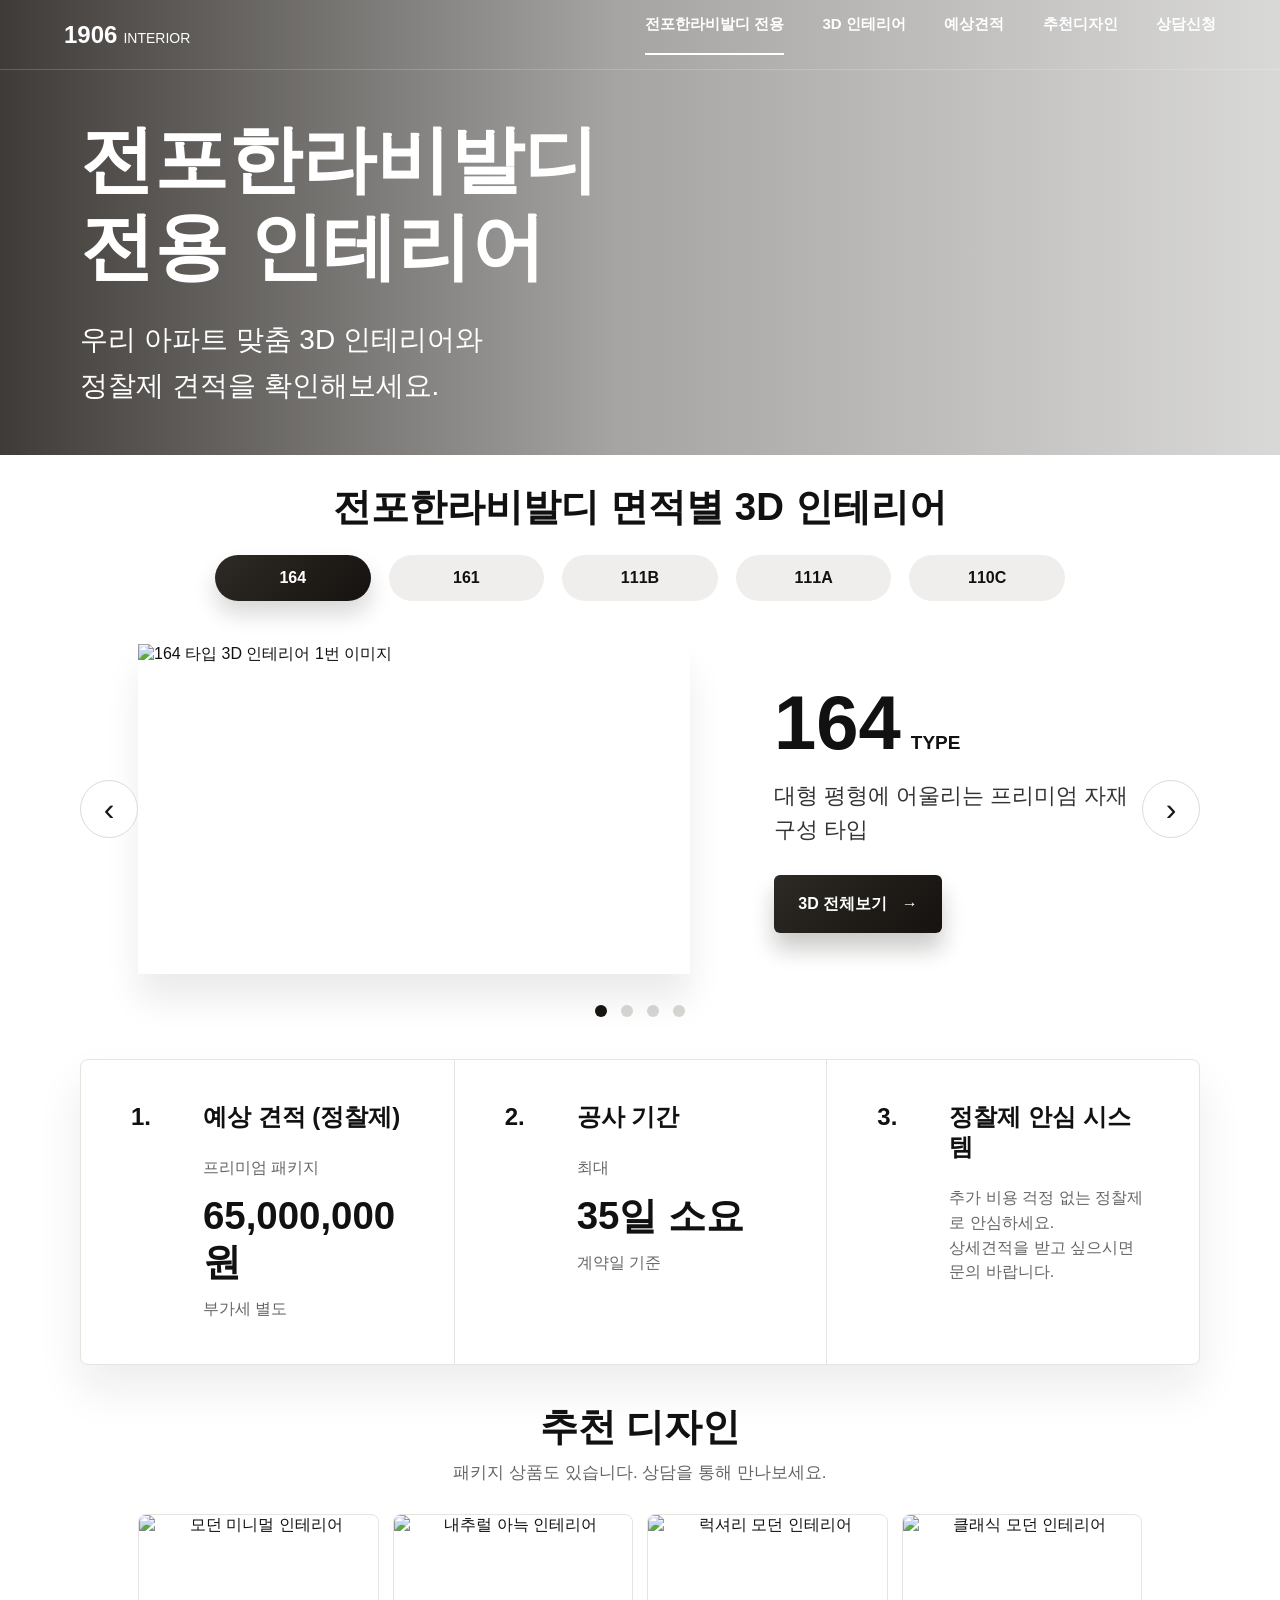
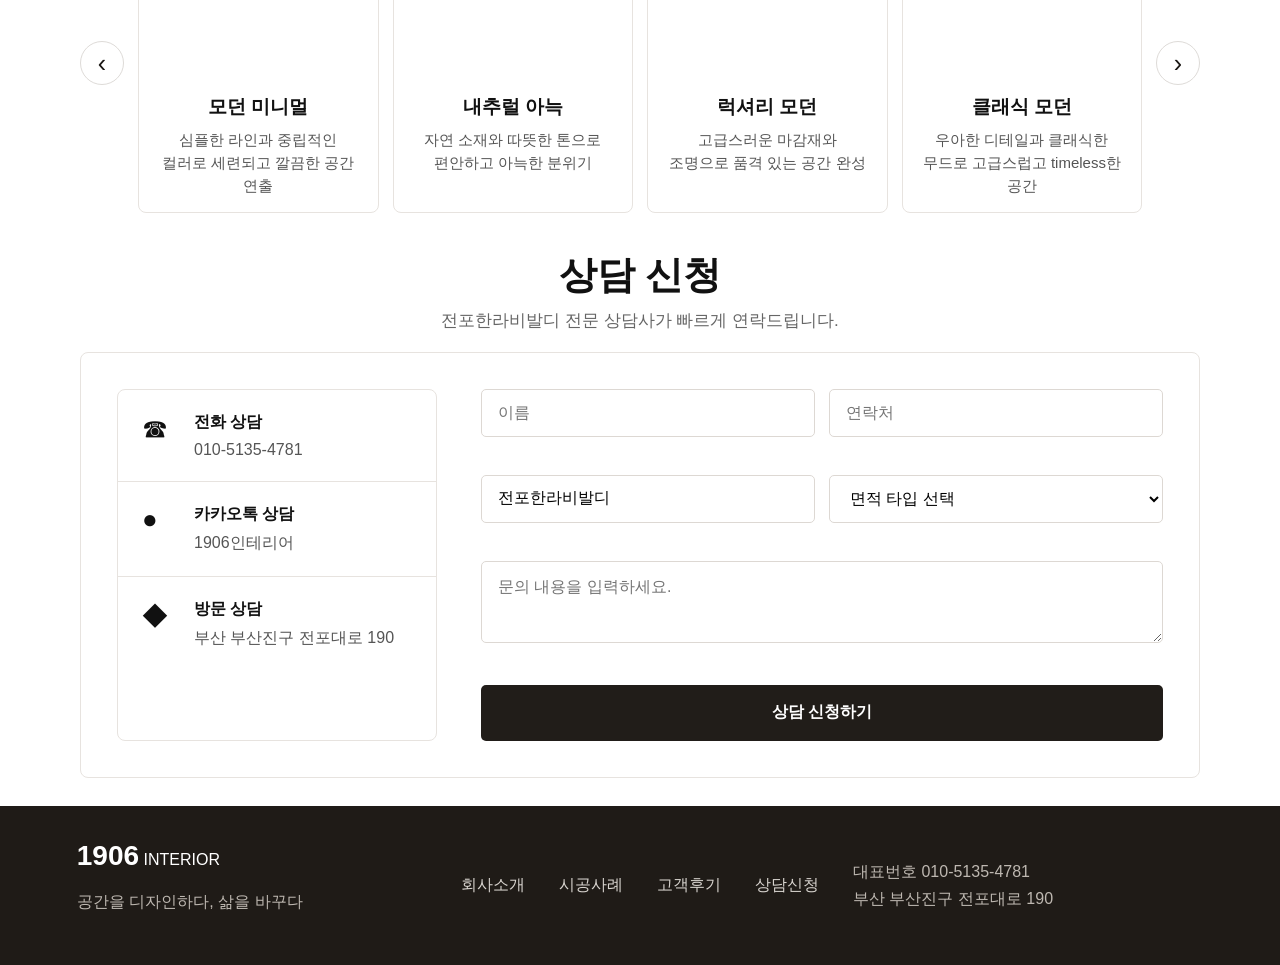
==== index.html @ 4cc00d64 "Add files via upload" ====
<!doctype html>
<html lang="ko">
  <head>
    <meta charset="UTF-8" />
    <meta name="viewport" content="width=device-width, initial-scale=1.0" />
    <title>전포한라비발디 전용 인테리어 | 1906 INTERIOR</title>
    <link rel="stylesheet" href="style.css" />
  </head>
  <body>
    <header class="site-header">
      <a class="brand" href="#top" aria-label="1906 Interior 홈">
        <strong>1906</strong><span>INTERIOR</span>
      </a>
      <nav class="nav-links" aria-label="주요 메뉴">
        <a href="#types">전포한라비발디 전용</a>
        <a href="#types">3D 인테리어</a>
        <a href="#estimate">예상견적</a>
        <a href="#design">추천디자인</a>
        <a href="#contact">상담신청</a>
      </nav>
    </header>

    <main id="top">
      <section class="hero">
        <div class="hero-overlay"></div>
        <div class="hero-content">
          <h1>전포한라비발디<br />전용 인테리어</h1>
          <p>우리 아파트 맞춤 3D 인테리어와<br />정찰제 견적을 확인해보세요.</p>
        </div>
      </section>

      <section id="types" class="type-section">
        <div class="section-heading">
          <h2>전포한라비발디 면적별 3D 인테리어</h2>
        </div>

        <div class="type-tabs" role="tablist" aria-label="면적 타입 선택">
          <button class="type-tab active" type="button" role="tab" aria-selected="true">164</button>
          <button class="type-tab" type="button" role="tab" aria-selected="false">161</button>
          <button class="type-tab" type="button" role="tab" aria-selected="false">111B</button>
          <button class="type-tab" type="button" role="tab" aria-selected="false">111A</button>
          <button class="type-tab" type="button" role="tab" aria-selected="false">110C</button>
        </div>

        <div class="showcase">
          <button class="circle-button prev" type="button" aria-label="이전 이미지">‹</button>
          <div class="showcase-grid">
            <figure class="visual-frame">
              <img id="mainVisual" src="164-page-1.png" alt="전포한라비발디 3D 인테리어 이미지" />
            </figure>
            <article class="type-copy">
              <div class="type-title">
                <strong id="typeName">164</strong>
                <span>TYPE</span>
              </div>
              <p id="typeDescription">대형 평형에 어울리는 프리미엄 자재 구성 타입</p>
              <button id="openViewer" class="dark-button" type="button">3D 전체보기 <span>→</span></button>
            </article>
          </div>
          <button class="circle-button next" type="button" aria-label="다음 이미지">›</button>
        </div>

        <div class="page-dots" aria-label="이미지 페이지 선택">
          <button class="page-dot active" type="button" aria-label="164 1번 이미지"></button>
          <button class="page-dot" type="button" aria-label="164 2번 이미지"></button>
          <button class="page-dot" type="button" aria-label="164 3번 이미지"></button>
          <button class="page-dot" type="button" aria-label="164 4번 이미지"></button>
        </div>
      </section>

      <section id="estimate" class="info-section">
        <div class="info-cards">
          <article class="info-card">
            <span class="info-icon">1.</span>
            <div>
              <h3>예상 견적 (정찰제)</h3>
              <p id="priceLabel">프리미엄 패키지</p>
              <strong id="priceValue">65,000,000원</strong>
              <small id="priceNote">부가세 별도</small>
            </div>
          </article>
          <article class="info-card">
            <span class="info-icon">2.</span>
            <div>
              <h3>공사 기간</h3>
              <p>최대</p>
              <strong>35일 소요</strong>
              <small>계약일 기준</small>
            </div>
          </article>
          <article class="info-card">
            <span class="info-icon">3.</span>
            <div>
              <h3>정찰제 안심 시스템</h3>
              <p>추가 비용 걱정 없는 정찰제로 안심하세요.</p>
              <small>상세견적을 받고 싶으시면 문의 바랍니다.</small>
            </div>
          </article>
        </div>
      </section>

      <section id="design" class="design-section">
        <div class="section-heading">
          <h2>추천 디자인</h2>
          <p>패키지 상품도 있습니다. 상담을 통해 만나보세요.</p>
        </div>
        <div class="design-carousel">
          <button class="circle-button small" type="button" aria-label="이전 추천 디자인">‹</button>
          <div class="design-list">
            <article class="design-card">
              <img src="164-page-2.png" alt="모던 미니멀 인테리어" />
              <h3>모던 미니멀</h3>
              <p>심플한 라인과 중립적인 컬러로 세련되고 깔끔한 공간 연출</p>
            </article>
            <article class="design-card">
              <img src="111a-page-4.png" alt="내추럴 아늑 인테리어" />
              <h3>내추럴 아늑</h3>
              <p>자연 소재와 따뜻한 톤으로 편안하고 아늑한 분위기</p>
            </article>
            <article class="design-card">
              <img src="111b-page-2.png" alt="럭셔리 모던 인테리어" />
              <h3>럭셔리 모던</h3>
              <p>고급스러운 마감재와 조명으로 품격 있는 공간 완성</p>
            </article>
            <article class="design-card">
              <img src="110c-page-4.png" alt="클래식 모던 인테리어" />
              <h3>클래식 모던</h3>
              <p>우아한 디테일과 클래식한 무드로 고급스럽고 timeless한 공간</p>
            </article>
          </div>
          <button class="circle-button small" type="button" aria-label="다음 추천 디자인">›</button>
        </div>
      </section>

      <section id="contact" class="contact-section">
        <div class="section-heading">
          <h2>상담 신청</h2>
          <p>전포한라비발디 전문 상담사가 빠르게 연락드립니다.</p>
        </div>
        <div class="contact-box">
          <aside class="contact-methods" aria-label="상담 방법">
            <div><span>☎</span><strong>전화 상담</strong><p>010-5135-4781</p></div>
            <div><span>●</span><strong>카카오톡 상담</strong><p>1906인테리어</p></div>
            <div><span>◆</span><strong>방문 상담</strong><p>부산 부산진구 전포대로 190</p></div>
          </aside>
          <form class="contact-form" action="https://formsubmit.co/1906interior@naver.com" method="POST" novalidate>
            <input type="hidden" name="_subject" value="전포한라비발디 랜딩페이지 상담 신청" />
            <input type="hidden" name="_template" value="table" />
            <input type="hidden" name="_next" value="https://interiorhipo.github.io/1906-iste/" />
            <input type="text" name="_honey" style="display: none" tabindex="-1" autocomplete="off" />
            <label class="field">
              <input type="text" name="name" placeholder="이름" aria-label="이름" required />
              <small class="field-error" data-error-for="name"></small>
            </label>
            <label class="field">
              <input type="tel" name="phone" placeholder="연락처" aria-label="연락처" inputmode="numeric" required />
              <small class="field-error" data-error-for="phone"></small>
            </label>
            <label class="field">
              <input type="text" name="apartment" value="전포한라비발디" aria-label="아파트명" />
            </label>
            <label class="field">
              <select name="type" aria-label="면적 타입 선택" required>
                <option value="">면적 타입 선택</option>
                <option value="164">164</option>
                <option value="161">161</option>
                <option value="111B">111B</option>
                <option value="111A">111A</option>
                <option value="110C">110C</option>
              </select>
              <small class="field-error" data-error-for="type"></small>
            </label>
            <label class="field full">
              <textarea name="message" placeholder="문의 내용을 입력하세요." aria-label="문의 내용"></textarea>
              <small class="field-error" data-error-for="message"></small>
            </label>
            <button type="submit">상담 신청하기</button>
          </form>
        </div>
      </section>
    </main>

    <footer class="site-footer">
      <div><strong>1906</strong><span> INTERIOR</span><p>공간을 디자인하다, 삶을 바꾸다</p></div>
      <nav aria-label="하단 메뉴"><a>회사소개</a><a>시공사례</a><a>고객후기</a><a>상담신청</a></nav>
      <address>대표번호 010-5135-4781<br />부산 부산진구 전포대로 190</address>
    </footer>

    <div id="viewerModal" class="viewer-modal" hidden>
      <div class="viewer-backdrop" data-close-viewer></div>
      <div class="viewer-panel" role="dialog" aria-modal="true" aria-labelledby="viewerTitle">
        <button class="viewer-close" type="button" data-close-viewer aria-label="닫기">×</button>
        <h2 id="viewerTitle">164 TYPE</h2>
        <img id="viewerImage" alt="확대된 3D 인테리어 이미지" />
        <div class="viewer-actions">
          <button id="viewerPrev" type="button">이전</button>
          <span id="viewerCounter">1 / 4</span>
          <button id="viewerNext" type="button">다음</button>
        </div>
      </div>
    </div>

    <script>
      (() => {
        const types = [
          {
            id: "164",
            title: "164",
            description: "대형 평형에 어울리는 프리미엄 자재 구성 타입",
            price: "65,000,000원",
            images: ["164-page-1.png", "164-page-2.png", "164-page-3.png", "164-page-4.png"],
          },
          {
            id: "161",
            title: "161",
            description: "대형 평형에 어울리는 프리미엄 자재 구성 타입",
            price: "62,400,000원",
            images: ["161-page-1.png", "161-page-2.png", "161-page-3.png", "161-page-4.png"],
          },
          {
            id: "111B",
            title: "111B",
            description: "실용적인 동선과 따뜻한 거실 분위기가 돋보이는 타입",
            price: "43,710,000원",
            images: ["111b-page-1.png", "111b-page-2.png", "111b-page-3.png", "111b-page-4.png", "111b-page-5.png"],
          },
          {
            id: "111A",
            title: "111A",
            description: "균형 잡힌 공간 구성과 편안한 무드가 어울리는 타입",
            price: "43,710,000원",
            images: ["111a-page-1.png", "111a-page-2.png", "111a-page-3.png", "111a-page-4.png", "111a-page-5.png"],
          },
          {
            id: "110C",
            title: "110C",
            description: "실용적인 공간 구성과 세련된 디자인이 돋보이는 타입",
            price: "43,330,000원",
            images: ["110c-page-1.png", "110c-page-2.png", "110c-page-3.png", "110c-page-4.png"],
          },
        ];

        let activeTypeIndex = 0;
        const activePages = Object.fromEntries(types.map((type) => [type.id, 0]));

        const tabs = document.querySelector(".type-tabs");
        const dots = document.querySelector(".page-dots");
        const mainVisual = document.querySelector("#mainVisual");
        const typeName = document.querySelector("#typeName");
        const typeDescription = document.querySelector("#typeDescription");
        const priceValue = document.querySelector("#priceValue");
        const prevButton = document.querySelector(".showcase .prev");
        const nextButton = document.querySelector(".showcase .next");
        const openViewer = document.querySelector("#openViewer");
        const viewerModal = document.querySelector("#viewerModal");
        const viewerImage = document.querySelector("#viewerImage");
        const viewerTitle = document.querySelector("#viewerTitle");
        const viewerCounter = document.querySelector("#viewerCounter");
        const viewerPrev = document.querySelector("#viewerPrev");
        const viewerNext = document.querySelector("#viewerNext");

        function activeType() {
          return types[activeTypeIndex];
        }

        function activePage() {
          return activePages[activeType().id] || 0;
        }

        function setPage(pageIndex) {
          const type = activeType();
          activePages[type.id] = (pageIndex + type.images.length) % type.images.length;
          render();
        }

        function setType(typeIndex) {
          activeTypeIndex = typeIndex;
          render();
        }

        function renderTabs() {
          tabs.innerHTML = "";
          types.forEach((type, index) => {
            const button = document.createElement("button");
            button.className = `type-tab${index === activeTypeIndex ? " active" : ""}`;
            button.type = "button";
            button.role = "tab";
            button.setAttribute("aria-selected", String(index === activeTypeIndex));
            button.textContent = type.title;
            button.addEventListener("click", () => setType(index));
            tabs.appendChild(button);
          });
        }

        function renderDots() {
          const type = activeType();
          dots.innerHTML = "";
          type.images.forEach((_, index) => {
            const button = document.createElement("button");
            button.className = `page-dot${index === activePage() ? " active" : ""}`;
            button.type = "button";
            button.setAttribute("aria-label", `${type.title} ${index + 1}번 이미지`);
            button.addEventListener("click", () => setPage(index));
            dots.appendChild(button);
          });
        }

        function renderViewer() {
          if (viewerModal.hidden) return;
          const type = activeType();
          const page = activePage();
          viewerTitle.textContent = `${type.title} TYPE`;
          viewerImage.src = type.images[page];
          viewerCounter.textContent = `${page + 1} / ${type.images.length}`;
        }

        function render() {
          const type = activeType();
          const page = activePage();
          mainVisual.src = type.images[page];
          mainVisual.alt = `${type.title} 타입 3D 인테리어 ${page + 1}번 이미지`;
          typeName.textContent = type.title;
          typeDescription.textContent = type.description;
          priceValue.textContent = type.price;
          renderTabs();
          renderDots();
          renderViewer();
        }

        function openImageViewer() {
          viewerModal.hidden = false;
          document.body.style.overflow = "hidden";
          renderViewer();
        }

        function closeImageViewer() {
          viewerModal.hidden = true;
          document.body.style.overflow = "";
        }

        prevButton.addEventListener("click", () => setPage(activePage() - 1));
        nextButton.addEventListener("click", () => setPage(activePage() + 1));
        openViewer.addEventListener("click", openImageViewer);
        viewerPrev.addEventListener("click", () => setPage(activePage() - 1));
        viewerNext.addEventListener("click", () => setPage(activePage() + 1));

        viewerModal.addEventListener("click", (event) => {
          if (event.target.matches("[data-close-viewer]")) closeImageViewer();
        });

        document.addEventListener("keydown", (event) => {
          if (event.key === "Escape" && !viewerModal.hidden) closeImageViewer();
          if (event.key === "ArrowLeft" && !viewerModal.hidden) setPage(activePage() - 1);
          if (event.key === "ArrowRight" && !viewerModal.hidden) setPage(activePage() + 1);
        });

        function initContactValidation() {
          const form = document.querySelector(".contact-form");
          if (!form) return;

          const fields = {
            name: form.elements.name,
            phone: form.elements.phone,
            type: form.elements.type,
            message: form.elements.message,
          };
          const errors = {
            name: form.querySelector('[data-error-for="name"]'),
            phone: form.querySelector('[data-error-for="phone"]'),
            type: form.querySelector('[data-error-for="type"]'),
            message: form.querySelector('[data-error-for="message"]'),
          };
          let hasTriedSubmit = false;

          function hangulCount(value) {
            return (value.match(/[가-힣]/g) || []).length;
          }

          function getIssues() {
            return {
              name: fields.name.value.trim() ? "" : "이름을 입력해주세요.",
              phone: /^010\d{8}$/.test(fields.phone.value.trim()) ? "" : "연락처는 01000000000 형식으로 입력해주세요.",
              type: fields.type.value ? "" : "면적 타입 5가지 중 하나를 선택해주세요.",
              message: hangulCount(fields.message.value) >= 5 ? "" : "문의내용은 한글 5자 이상 입력해주세요.",
            };
          }

          function updateValidation(showErrors = false) {
            const issues = getIssues();
            Object.entries(issues).forEach(([key, message]) => {
              errors[key].textContent = showErrors ? message : "";
              fields[key].closest(".field").classList.toggle("invalid", showErrors && Boolean(message));
            });
            return issues;
          }

          function scrollToFirstIssue(issues) {
            const firstInvalidKey = ["name", "phone", "type", "message"].find((key) => issues[key]);
            if (!firstInvalidKey) return false;

            const field = fields[firstInvalidKey];
            field.closest(".field").scrollIntoView({ behavior: "smooth", block: "center" });
            window.setTimeout(() => field.focus({ preventScroll: true }), 320);
            return true;
          }

          Object.values(fields).forEach((field) => {
            field.addEventListener("input", () => updateValidation(hasTriedSubmit));
            field.addEventListener("change", () => updateValidation(hasTriedSubmit));
          });

          form.addEventListener("submit", (event) => {
            hasTriedSubmit = true;
            const issues = updateValidation(true);
            if (scrollToFirstIssue(issues)) {
              event.preventDefault();
            }
          });

          updateValidation(false);
        }

        initContactValidation();
        render();
      })();
    </script>
  </body>
</html>
---- style.css ----
:root {
  --ink: #111;
  --muted: #666;
  --line: #e7e3df;
  --paper: #fff;
  --soft: #f7f6f4;
  --accent: #211d19;
}

* {
  box-sizing: border-box;
}

html {
  scroll-behavior: smooth;
}

body {
  margin: 0;
  color: var(--ink);
  font-family: "Pretendard", "Noto Sans KR", "Apple SD Gothic Neo", Arial, sans-serif;
  background: #fff;
}

button,
input,
select,
textarea {
  font: inherit;
}

button {
  cursor: pointer;
}

a {
  color: inherit;
  text-decoration: none;
}

.site-header {
  position: absolute;
  inset: 0 0 auto;
  z-index: 10;
  display: flex;
  align-items: center;
  justify-content: space-between;
  height: 70px;
  padding: 0 clamp(20px, 5vw, 72px);
  color: #fff;
  border-bottom: 1px solid rgba(255, 255, 255, 0.18);
}

.brand {
  display: inline-flex;
  align-items: baseline;
  gap: 6px;
  letter-spacing: 0;
}

.brand strong {
  font-size: 24px;
}

.brand span {
  font-size: 14px;
}

.nav-links {
  display: flex;
  gap: clamp(18px, 3vw, 52px);
  font-weight: 700;
  font-size: 15px;
}

.nav-links a:first-child {
  border-bottom: 2px solid #fff;
  padding-bottom: 19px;
}

.hero {
  position: relative;
  min-height: 455px;
  display: flex;
  align-items: center;
  background-image: url("164-page-1.png");
  background-size: cover;
  background-position: center;
  color: #fff;
}

.hero-overlay {
  position: absolute;
  inset: 0;
  background: linear-gradient(90deg, rgba(20, 16, 12, 0.82), rgba(20, 16, 12, 0.38) 48%, rgba(20, 16, 12, 0.16));
}

.hero-content {
  position: relative;
  z-index: 1;
  width: min(1120px, calc(100% - 40px));
  margin: 70px auto 0;
}

.hero h1 {
  margin: 0 0 26px;
  font-size: clamp(42px, 6vw, 74px);
  line-height: 1.18;
  letter-spacing: 0;
}

.hero h1::first-line {
  color: #fff;
}

.hero p {
  margin: 0;
  font-size: clamp(18px, 2.4vw, 28px);
  line-height: 1.65;
}

.type-section,
.design-section,
.contact-section {
  width: min(1120px, calc(100% - 36px));
  margin: 0 auto;
}

.type-section {
  padding: 28px 0 18px;
}

.section-heading {
  text-align: center;
}

.section-heading h2 {
  margin: 0;
  font-size: clamp(26px, 3vw, 40px);
  line-height: 1.25;
}

.section-heading p {
  margin: 10px 0 0;
  color: var(--muted);
  font-size: 17px;
}

.type-tabs {
  display: grid;
  grid-template-columns: repeat(5, minmax(0, 1fr));
  gap: 18px;
  max-width: 850px;
  margin: 24px auto 28px;
}

.type-tab {
  height: 46px;
  border: 0;
  border-radius: 24px;
  background: #efeeed;
  color: #111;
  font-weight: 800;
}

.type-tab.active {
  color: #fff;
  background: linear-gradient(135deg, #2e2a25, #15120f);
  box-shadow: 0 13px 22px rgba(19, 15, 12, 0.16);
}

.showcase {
  position: relative;
  display: flex;
  align-items: center;
  justify-content: center;
  min-height: 360px;
}

.showcase-grid {
  display: grid;
  grid-template-columns: minmax(0, 1.2fr) minmax(280px, 0.8fr);
  align-items: center;
  gap: clamp(38px, 7vw, 84px);
  width: calc(100% - 116px);
}

.visual-frame {
  margin: 0;
  height: 330px;
  display: flex;
  align-items: center;
  justify-content: center;
  overflow: hidden;
  background: #fff;
  box-shadow: 0 26px 32px rgba(0, 0, 0, 0.08);
}

.visual-frame img {
  width: 100%;
  height: 100%;
  object-fit: cover;
  display: block;
}

.type-copy {
  min-width: 0;
}

.type-title {
  display: flex;
  align-items: baseline;
  gap: 10px;
  margin-bottom: 18px;
}

.type-title strong {
  font-size: clamp(52px, 6vw, 76px);
  letter-spacing: 0;
  line-height: 1;
}

.type-title span {
  font-size: 19px;
  font-weight: 900;
}

.type-copy p {
  margin: 0 0 28px;
  color: #333;
  font-size: 22px;
  line-height: 1.55;
  word-break: keep-all;
}

.dark-button {
  min-width: 168px;
  height: 58px;
  border: 0;
  border-radius: 6px;
  background: linear-gradient(135deg, #2d2924, #15120f);
  color: #fff;
  font-weight: 800;
  box-shadow: 0 16px 22px rgba(25, 20, 15, 0.22);
}

.dark-button span {
  margin-left: 10px;
}

.circle-button {
  width: 58px;
  height: 58px;
  border: 1px solid #dedbd8;
  border-radius: 50%;
  background: #fff;
  color: #1a1714;
  font-size: 32px;
  line-height: 1;
}

.circle-button.prev,
.circle-button.next {
  position: absolute;
  top: 50%;
  transform: translateY(-50%);
}

.circle-button.prev {
  left: 0;
}

.circle-button.next {
  right: 0;
}

.circle-button.small {
  flex: 0 0 44px;
  width: 44px;
  height: 44px;
  font-size: 25px;
}

.page-dots,
.mini-dots {
  display: flex;
  justify-content: center;
  gap: 14px;
  margin: 16px 0 0;
}

.page-dot,
.mini-dots span {
  width: 12px;
  height: 12px;
  border: 0;
  border-radius: 50%;
  background: #d9d7d4;
  padding: 0;
}

.page-dot.active,
.mini-dots .active {
  background: #171411;
}

.info-section {
  width: min(1120px, calc(100% - 36px));
  margin: 24px auto 34px;
}

.info-cards {
  display: grid;
  grid-template-columns: repeat(3, minmax(0, 1fr));
  border: 1px solid var(--line);
  border-radius: 8px;
  background: #fff;
  box-shadow: 0 24px 46px rgba(29, 25, 20, 0.08);
}

.info-card {
  display: grid;
  grid-template-columns: 52px 1fr;
  gap: 20px;
  padding: 42px 50px;
  min-height: 200px;
}

.info-card + .info-card {
  border-left: 1px solid var(--line);
}

.info-icon {
  font-size: 24px;
  font-weight: 900;
  line-height: 1;
  padding-top: 3px;
}

.info-card h3 {
  margin: 0 0 24px;
  font-size: 24px;
  line-height: 1.25;
}

.info-card p,
.info-card small {
  display: block;
  margin: 0;
  color: var(--muted);
  font-size: 16px;
  line-height: 1.55;
}

.info-card strong {
  display: block;
  margin: 12px 0;
  font-size: clamp(30px, 3vw, 42px);
  line-height: 1.2;
}

.design-section {
  padding: 4px 0 38px;
}

.design-carousel {
  display: flex;
  align-items: center;
  gap: 14px;
  margin-top: 30px;
}

.design-list {
  display: grid;
  grid-template-columns: repeat(4, minmax(0, 1fr));
  gap: 14px;
  min-width: 0;
}

.design-card {
  overflow: hidden;
  border: 1px solid var(--line);
  border-radius: 8px;
  background: #fff;
  text-align: center;
}

.design-card img {
  width: 100%;
  aspect-ratio: 1.5;
  object-fit: cover;
  display: block;
}

.design-card h3 {
  margin: 20px 16px 8px;
  font-size: 19px;
}

.design-card p {
  min-height: 58px;
  margin: 0 18px 14px;
  color: #555;
  font-size: 15px;
  line-height: 1.55;
  word-break: keep-all;
}

.contact-section {
  padding-bottom: 28px;
}

.contact-box {
  display: grid;
  grid-template-columns: 320px 1fr;
  gap: 44px;
  margin-top: 20px;
  padding: 36px;
  border: 1px solid var(--line);
  border-radius: 8px;
  background: #fff;
}

.contact-methods {
  border: 1px solid var(--line);
  border-radius: 8px;
  overflow: hidden;
}

.contact-methods div {
  display: grid;
  grid-template-columns: 40px 1fr;
  gap: 8px 12px;
  padding: 22px 24px;
}

.contact-methods div + div {
  border-top: 1px solid var(--line);
}

.contact-methods span {
  grid-row: span 2;
  font-size: 26px;
}

.contact-methods strong {
  font-size: 16px;
}

.contact-methods p {
  margin: 0;
  color: #555;
}

.contact-form {
  display: grid;
  grid-template-columns: repeat(2, minmax(0, 1fr));
  gap: 14px;
}

.field {
  display: block;
  min-width: 0;
}

.field.full {
  grid-column: 1 / -1;
}

.contact-form input,
.contact-form select,
.contact-form textarea {
  width: 100%;
  border: 1px solid #ddd8d3;
  border-radius: 5px;
  background: #fff;
  padding: 0 16px;
  min-height: 48px;
}

.contact-form button {
  grid-column: 1 / -1;
}

.contact-form textarea {
  min-height: 82px;
  padding-top: 15px;
  resize: vertical;
}

.field-error {
  display: block;
  min-height: 18px;
  margin-top: 6px;
  color: #b12424;
  font-size: 13px;
  line-height: 1.35;
}

.field.invalid input,
.field.invalid select,
.field.invalid textarea {
  border-color: #d93025;
  box-shadow: 0 0 0 3px rgba(217, 48, 37, 0.12);
}

.contact-form button {
  height: 56px;
  border: 0;
  border-radius: 5px;
  background: #211d19;
  color: #fff;
  font-weight: 800;
}

.site-footer {
  display: grid;
  grid-template-columns: 1fr auto 1fr;
  gap: 34px;
  align-items: center;
  padding: 34px clamp(24px, 6vw, 92px);
  background: #1f1b17;
  color: #fff;
}

.site-footer strong {
  font-size: 28px;
}

.site-footer p,
.site-footer address {
  color: #beb8b1;
  font-style: normal;
  line-height: 1.7;
}

.site-footer nav {
  display: flex;
  gap: 34px;
  color: #d8d4cf;
}

.viewer-modal[hidden] {
  display: none;
}

.viewer-modal {
  position: fixed;
  inset: 0;
  z-index: 50;
  display: grid;
  place-items: center;
  padding: 24px;
}

.viewer-backdrop {
  position: absolute;
  inset: 0;
  background: rgba(0, 0, 0, 0.72);
}

.viewer-panel {
  position: relative;
  width: min(1180px, 96vw);
  max-height: 92vh;
  display: grid;
  gap: 14px;
  padding: 20px;
  border-radius: 8px;
  background: #fff;
  box-shadow: 0 24px 70px rgba(0, 0, 0, 0.38);
}

.viewer-panel h2 {
  margin: 0;
  font-size: 24px;
}

.viewer-panel img {
  width: 100%;
  max-height: 72vh;
  object-fit: contain;
  background: #f3f1ef;
}

.viewer-close {
  position: absolute;
  top: 14px;
  right: 14px;
  width: 38px;
  height: 38px;
  border: 0;
  border-radius: 50%;
  background: #211d19;
  color: #fff;
  font-size: 26px;
  line-height: 1;
}

.viewer-actions {
  display: flex;
  justify-content: center;
  align-items: center;
  gap: 18px;
}

.viewer-actions button {
  min-width: 86px;
  height: 40px;
  border: 1px solid #d8d3ce;
  border-radius: 5px;
  background: #fff;
  font-weight: 800;
}

@media (max-width: 900px) {
  .site-header {
    position: absolute;
    height: auto;
    padding: 18px 20px;
    align-items: flex-start;
  }

  .nav-links {
    display: none;
  }

  .hero {
    min-height: 390px;
  }

  .type-tabs {
    grid-template-columns: repeat(2, minmax(0, 1fr));
  }

  .showcase {
    display: block;
    min-height: 0;
  }

  .showcase-grid {
    width: 100%;
    grid-template-columns: 1fr;
    gap: 24px;
  }

  .visual-frame {
    height: auto;
    aspect-ratio: 1.65;
  }

  .circle-button.prev,
  .circle-button.next {
    top: 38%;
  }

  .circle-button.prev {
    left: -10px;
  }

  .circle-button.next {
    right: -10px;
  }

  .type-copy {
    text-align: center;
  }

  .info-cards,
  .design-list,
  .contact-box,
  .site-footer {
    grid-template-columns: 1fr;
  }

  .info-card + .info-card {
    border-left: 0;
    border-top: 1px solid var(--line);
  }

  .design-carousel > .circle-button {
    display: none;
  }

  .contact-form {
    grid-template-columns: 1fr;
  }

  .site-footer nav {
    flex-wrap: wrap;
  }
}

@media (max-width: 560px) {
  .hero h1 {
    font-size: 38px;
  }

  .type-tabs {
    gap: 10px;
  }

  .info-card,
  .contact-box {
    padding: 24px;
  }

  .type-title {
    justify-content: center;
  }
}
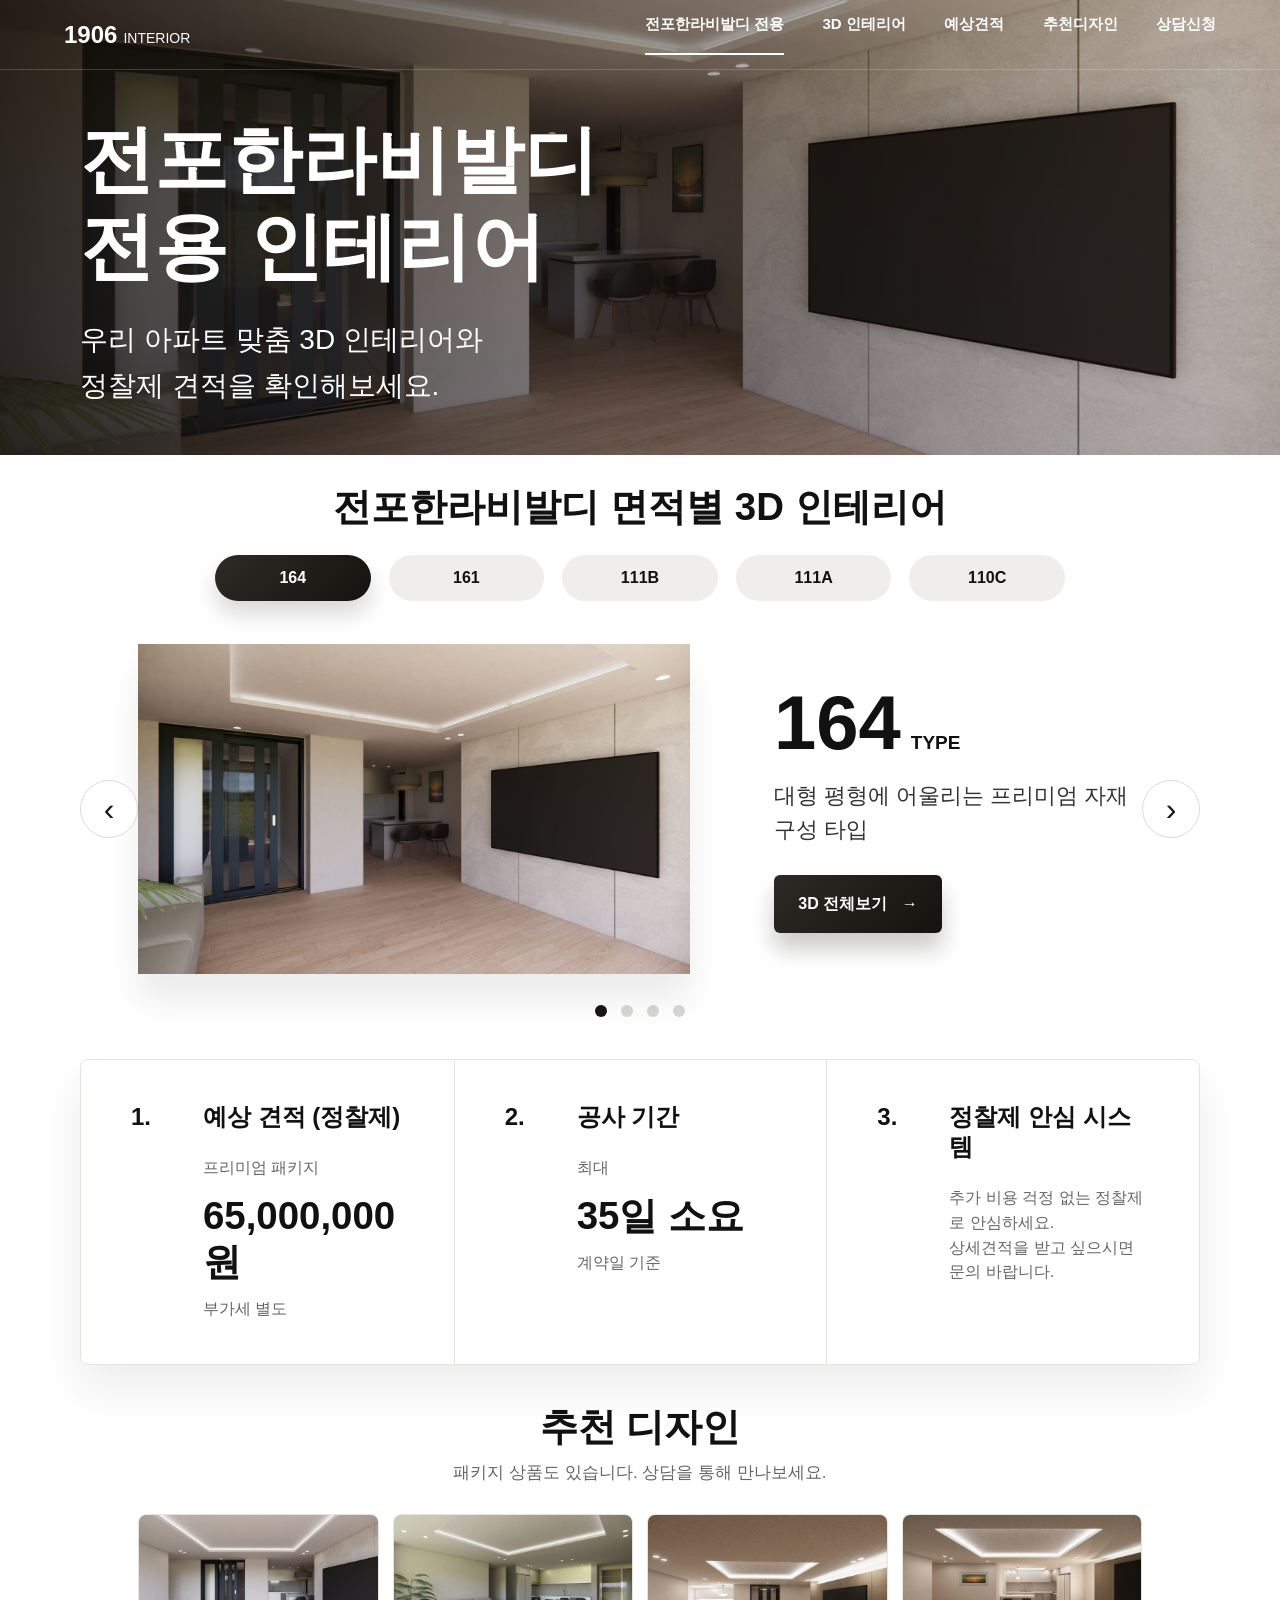
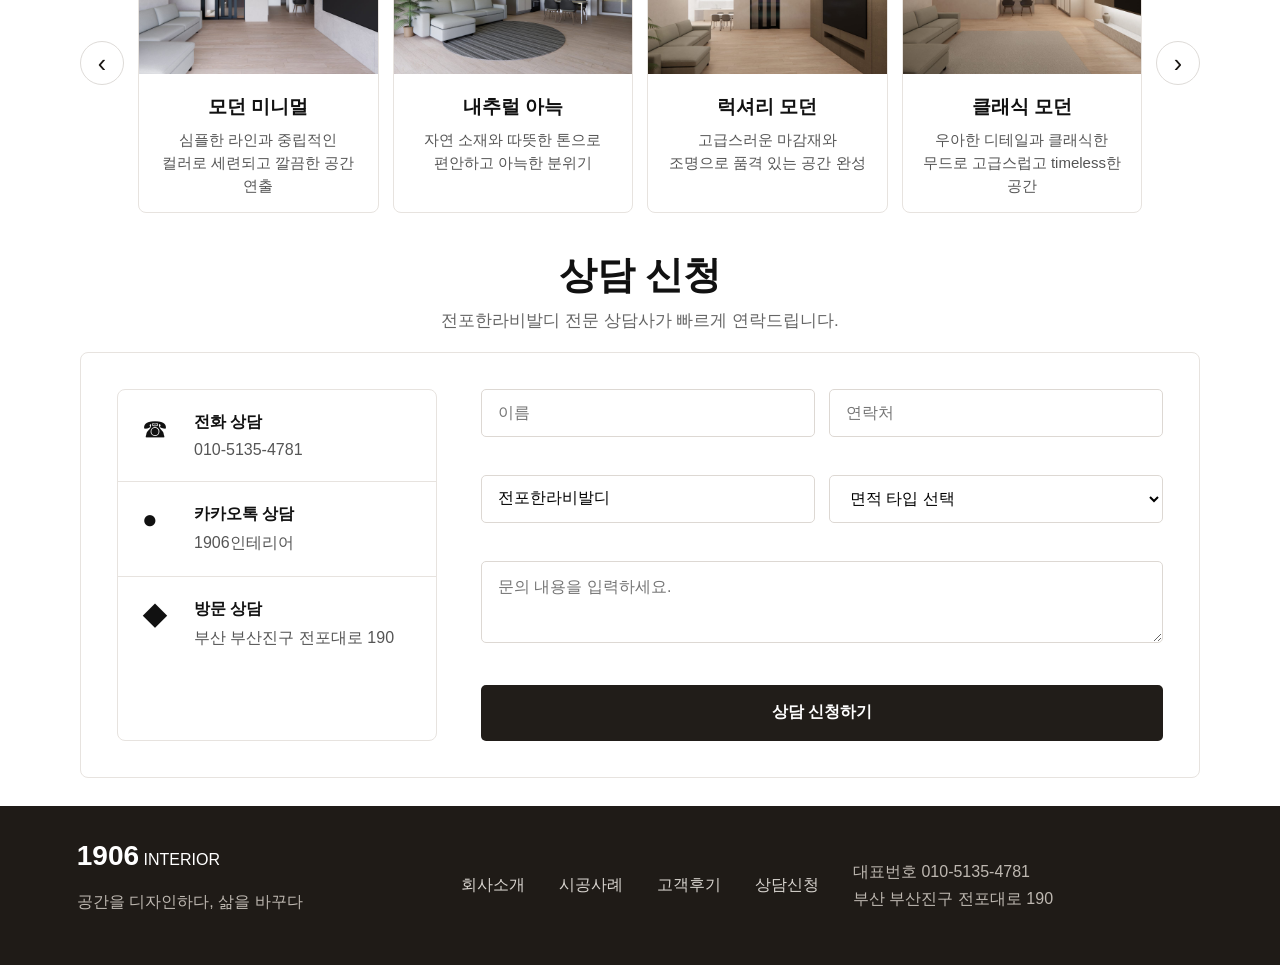
==== commit 0e841fa7: "Add files via upload" ====
--- a/index.html
+++ b/index.html
@@ -4,6 +4,15 @@
     <meta charset="UTF-8" />
     <meta name="viewport" content="width=device-width, initial-scale=1.0" />
     <title>전포한라비발디 전용 인테리어 | 1906 INTERIOR</title>
+    <script async src="https://www.googletagmanager.com/gtag/js?id=G-BH516Y53QM"></script>
+    <script>
+      window.dataLayer = window.dataLayer || [];
+      function gtag() {
+        dataLayer.push(arguments);
+      }
+      gtag("js", new Date());
+      gtag("config", "G-BH516Y53QM");
+    </script>
     <link rel="stylesheet" href="style.css" />
   </head>
   <body>
@@ -46,7 +55,7 @@
           <button class="circle-button prev" type="button" aria-label="이전 이미지">‹</button>
           <div class="showcase-grid">
             <figure class="visual-frame">
-              <img id="mainVisual" src="164-page-1.png" alt="전포한라비발디 3D 인테리어 이미지" />
+              <img id="mainVisual" src="164-page-1-web.jpg" alt="전포한라비발디 3D 인테리어 이미지" fetchpriority="high" decoding="async" />
             </figure>
             <article class="type-copy">
               <div class="type-title">
@@ -108,22 +117,22 @@
           <button class="circle-button small" type="button" aria-label="이전 추천 디자인">‹</button>
           <div class="design-list">
             <article class="design-card">
-              <img src="164-page-2.png" alt="모던 미니멀 인테리어" />
+              <img src="164-page-2-web.jpg" alt="모던 미니멀 인테리어" loading="lazy" decoding="async" />
               <h3>모던 미니멀</h3>
               <p>심플한 라인과 중립적인 컬러로 세련되고 깔끔한 공간 연출</p>
             </article>
             <article class="design-card">
-              <img src="111a-page-4.png" alt="내추럴 아늑 인테리어" />
+              <img src="111a-page-4-web.jpg" alt="내추럴 아늑 인테리어" loading="lazy" decoding="async" />
               <h3>내추럴 아늑</h3>
               <p>자연 소재와 따뜻한 톤으로 편안하고 아늑한 분위기</p>
             </article>
             <article class="design-card">
-              <img src="111b-page-2.png" alt="럭셔리 모던 인테리어" />
+              <img src="111b-page-2-web.jpg" alt="럭셔리 모던 인테리어" loading="lazy" decoding="async" />
               <h3>럭셔리 모던</h3>
               <p>고급스러운 마감재와 조명으로 품격 있는 공간 완성</p>
             </article>
             <article class="design-card">
-              <img src="110c-page-4.png" alt="클래식 모던 인테리어" />
+              <img src="110c-page-4-web.jpg" alt="클래식 모던 인테리어" loading="lazy" decoding="async" />
               <h3>클래식 모던</h3>
               <p>우아한 디테일과 클래식한 무드로 고급스럽고 timeless한 공간</p>
             </article>
@@ -143,10 +152,11 @@
             <div><span>●</span><strong>카카오톡 상담</strong><p>1906인테리어</p></div>
             <div><span>◆</span><strong>방문 상담</strong><p>부산 부산진구 전포대로 190</p></div>
           </aside>
-          <form class="contact-form" action="https://formsubmit.co/1906interior@naver.com" method="POST" novalidate>
-            <input type="hidden" name="_subject" value="전포한라비발디 랜딩페이지 상담 신청" />
-            <input type="hidden" name="_template" value="table" />
-            <input type="hidden" name="_next" value="https://interiorhipo.github.io/1906-iste/" />
+          <form class="contact-form" action="https://api.web3forms.com/submit" method="POST" novalidate>
+            <input type="hidden" name="access_key" value="4f5d9474-78ba-4533-9c25-70f7a51345b1" />
+            <input type="hidden" name="subject" value="전포한라비발디 랜딩페이지 상담 신청" />
+            <input type="hidden" name="from_name" value="1906 INTERIOR 랜딩페이지" />
+            <input type="checkbox" name="botcheck" style="display: none" tabindex="-1" autocomplete="off" />
             <input type="text" name="_honey" style="display: none" tabindex="-1" autocomplete="off" />
             <label class="field">
               <input type="text" name="name" placeholder="이름" aria-label="이름" required />
@@ -208,40 +218,41 @@
             title: "164",
             description: "대형 평형에 어울리는 프리미엄 자재 구성 타입",
             price: "65,000,000원",
-            images: ["164-page-1.png", "164-page-2.png", "164-page-3.png", "164-page-4.png"],
+            images: ["164-page-1-web.jpg", "164-page-2-web.jpg", "164-page-3-web.jpg", "164-page-4-web.jpg"],
           },
           {
             id: "161",
             title: "161",
             description: "대형 평형에 어울리는 프리미엄 자재 구성 타입",
             price: "62,400,000원",
-            images: ["161-page-1.png", "161-page-2.png", "161-page-3.png", "161-page-4.png"],
+            images: ["161-page-1-web.jpg", "161-page-2-web.jpg", "161-page-3-web.jpg", "161-page-4-web.jpg"],
           },
           {
             id: "111B",
             title: "111B",
             description: "실용적인 동선과 따뜻한 거실 분위기가 돋보이는 타입",
             price: "43,710,000원",
-            images: ["111b-page-1.png", "111b-page-2.png", "111b-page-3.png", "111b-page-4.png", "111b-page-5.png"],
+            images: ["111b-page-1-web.jpg", "111b-page-2-web.jpg", "111b-page-3-web.jpg", "111b-page-4-web.jpg", "111b-page-5-web.jpg"],
           },
           {
             id: "111A",
             title: "111A",
             description: "균형 잡힌 공간 구성과 편안한 무드가 어울리는 타입",
             price: "43,710,000원",
-            images: ["111a-page-1.png", "111a-page-2.png", "111a-page-3.png", "111a-page-4.png", "111a-page-5.png"],
+            images: ["111a-page-1-web.jpg", "111a-page-2-web.jpg", "111a-page-3-web.jpg", "111a-page-4-web.jpg", "111a-page-5-web.jpg"],
           },
           {
             id: "110C",
             title: "110C",
             description: "실용적인 공간 구성과 세련된 디자인이 돋보이는 타입",
             price: "43,330,000원",
-            images: ["110c-page-1.png", "110c-page-2.png", "110c-page-3.png", "110c-page-4.png"],
+            images: ["110c-page-1-web.jpg", "110c-page-2-web.jpg", "110c-page-3-web.jpg", "110c-page-4-web.jpg"],
           },
         ];
 
         let activeTypeIndex = 0;
         const activePages = Object.fromEntries(types.map((type) => [type.id, 0]));
+        const preloadedImages = new Set();
 
         const tabs = document.querySelector(".type-tabs");
         const dots = document.querySelector(".page-dots");
@@ -327,6 +338,19 @@
           renderViewer();
         }
 
+        function preloadImage(src) {
+          if (preloadedImages.has(src)) return;
+          preloadedImages.add(src);
+          const image = new Image();
+          image.src = src;
+        }
+
+        function preloadAllImages() {
+          types.forEach((type) => {
+            type.images.forEach(preloadImage);
+          });
+        }
+
         function openImageViewer() {
           viewerModal.hidden = false;
           document.body.style.overflow = "hidden";
@@ -414,6 +438,7 @@
             const issues = updateValidation(true);
             if (scrollToFirstIssue(issues)) {
               event.preventDefault();
+              return;
             }
           });
 
@@ -422,6 +447,11 @@
 
         initContactValidation();
         render();
+        if ("requestIdleCallback" in window) {
+          requestIdleCallback(preloadAllImages);
+        } else {
+          window.setTimeout(preloadAllImages, 600);
+        }
       })();
     </script>
   </body>
--- a/style.css
+++ b/style.css
@@ -83,7 +83,7 @@
   min-height: 455px;
   display: flex;
   align-items: center;
-  background-image: url("164-page-1.png");
+  background-image: url("164-page-1-web.jpg");
   background-size: cover;
   background-position: center;
   color: #fff;
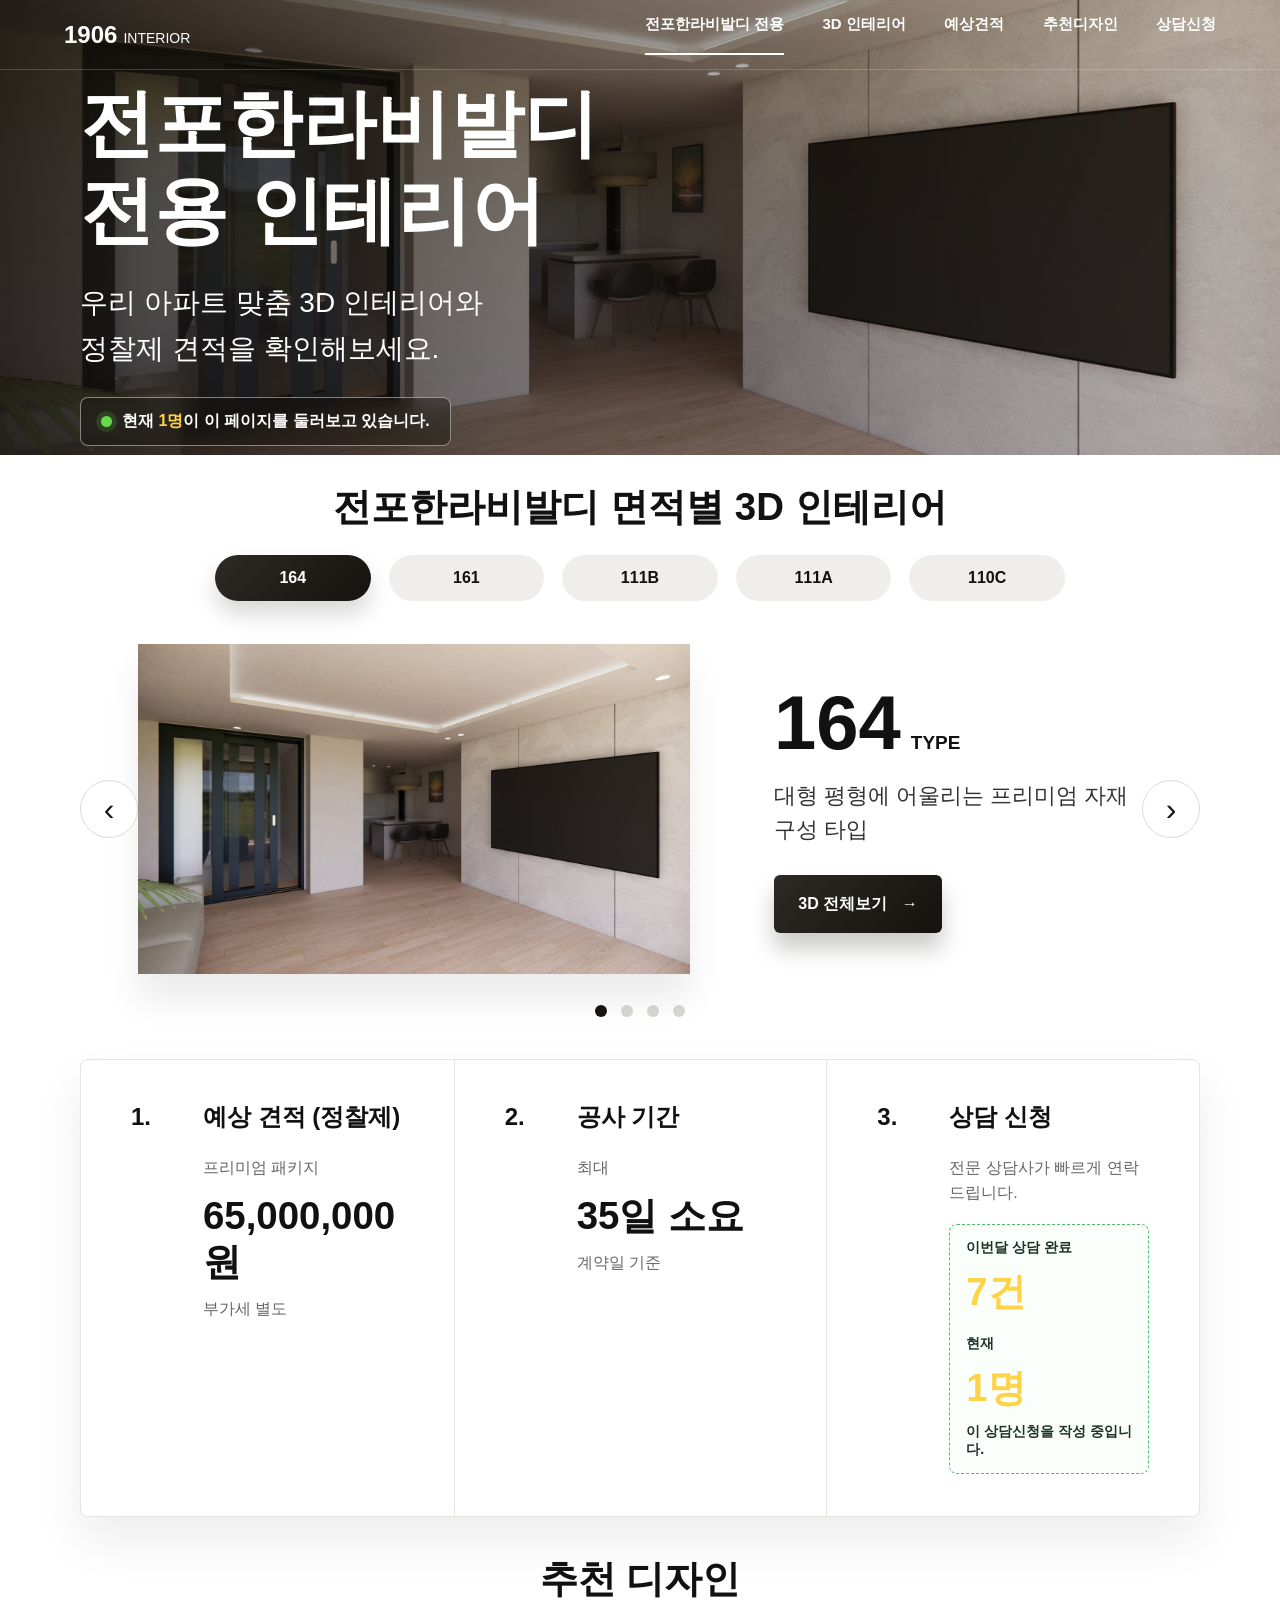
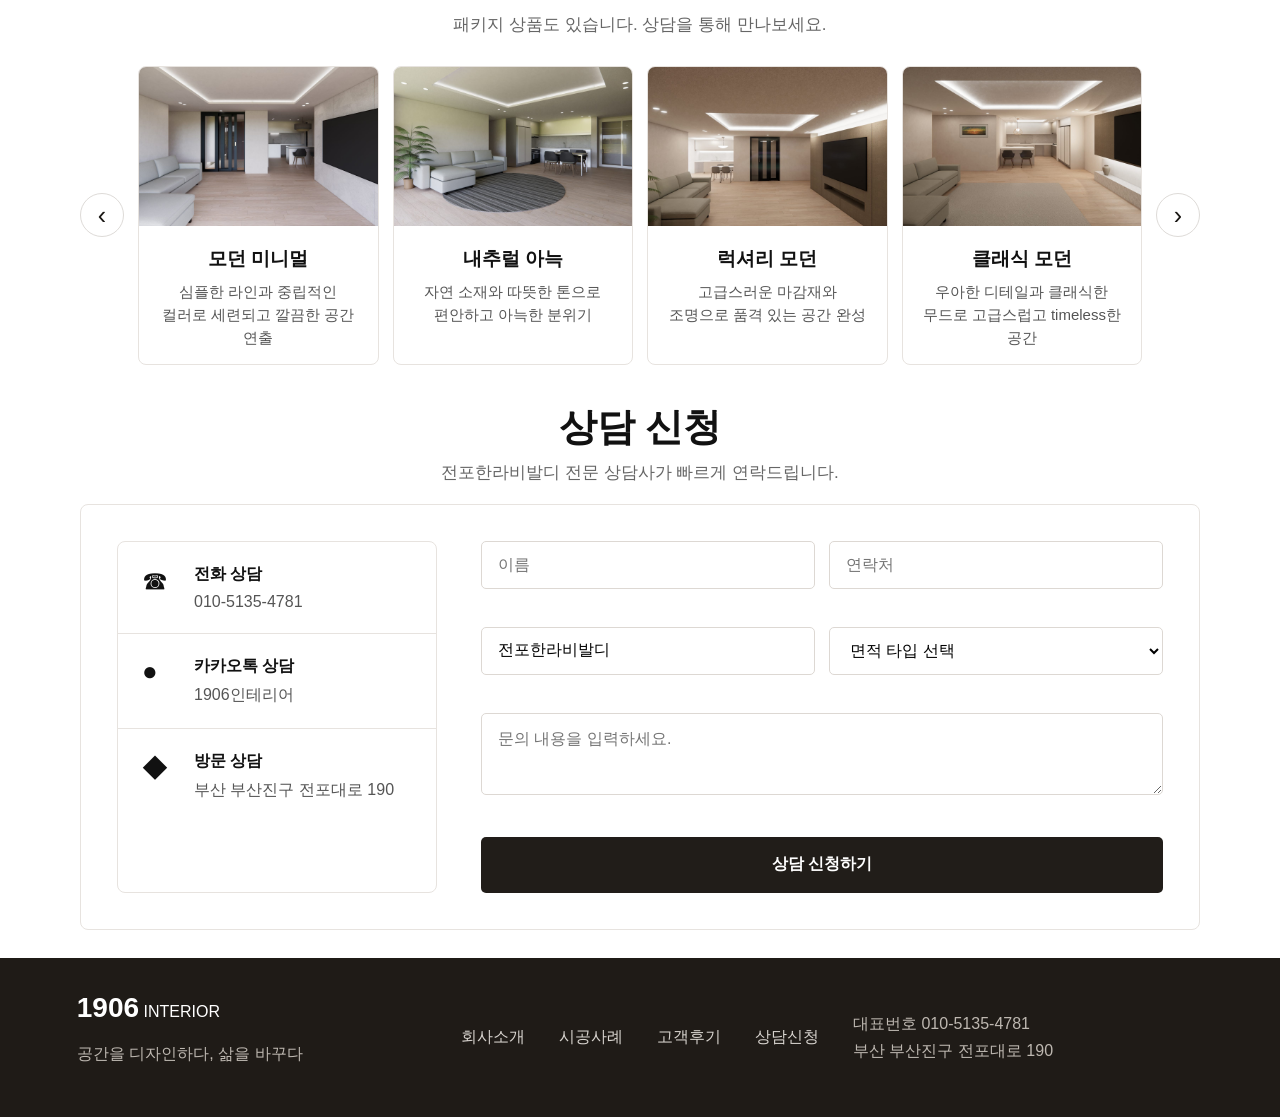
==== commit 6ef5f6f0: "Add files via upload" ====
--- a/index.html
+++ b/index.html
@@ -35,6 +35,10 @@
         <div class="hero-content">
           <h1>전포한라비발디<br />전용 인테리어</h1>
           <p>우리 아파트 맞춤 3D 인테리어와<br />정찰제 견적을 확인해보세요.</p>
+          <div class="hero-proof" aria-live="polite">
+            <span class="proof-dot"></span>
+            <span class="proof-people">현재 <strong id="viewingCount">3명</strong>이 이 페이지를 둘러보고 있습니다.</span>
+          </div>
         </div>
       </section>
 
@@ -100,9 +104,12 @@
           <article class="info-card">
             <span class="info-icon">3.</span>
             <div>
-              <h3>정찰제 안심 시스템</h3>
-              <p>추가 비용 걱정 없는 정찰제로 안심하세요.</p>
-              <small>상세견적을 받고 싶으시면 문의 바랍니다.</small>
+              <h3>상담 신청</h3>
+              <p>전문 상담사가 빠르게 연락드립니다.</p>
+              <div class="consult-proof" aria-live="polite">
+                <span>이번달 상담 완료 <strong id="monthlyConsultCount">19건</strong></span>
+                <span>현재 <strong id="writingCount">1명</strong>이 상담신청을 작성 중입니다.</span>
+              </div>
             </div>
           </article>
         </div>
@@ -269,6 +276,9 @@
         const viewerCounter = document.querySelector("#viewerCounter");
         const viewerPrev = document.querySelector("#viewerPrev");
         const viewerNext = document.querySelector("#viewerNext");
+        const viewingCount = document.querySelector("#viewingCount");
+        const monthlyConsultCount = document.querySelector("#monthlyConsultCount");
+        const writingCount = document.querySelector("#writingCount");
 
         function activeType() {
           return types[activeTypeIndex];
@@ -349,6 +359,22 @@
           types.forEach((type) => {
             type.images.forEach(preloadImage);
           });
+        }
+
+        function randomInteger(min, max) {
+          return Math.floor(Math.random() * (max - min + 1)) + min;
+        }
+
+        function calculateMonthlyConsults(date = new Date()) {
+          const dayOfMonth = date.getDate();
+          const fiveDayBlocks = Math.floor((dayOfMonth - 1) / 5);
+          return 3 + fiveDayBlocks * 4;
+        }
+
+        function renderSocialProof() {
+          if (viewingCount) viewingCount.textContent = `${randomInteger(1, 8)}명`;
+          if (writingCount) writingCount.textContent = `${randomInteger(1, 2)}명`;
+          if (monthlyConsultCount) monthlyConsultCount.textContent = `${calculateMonthlyConsults()}건`;
         }
 
         function openImageViewer() {
@@ -446,6 +472,7 @@
         }
 
         initContactValidation();
+        renderSocialProof();
         render();
         if ("requestIdleCallback" in window) {
           requestIdleCallback(preloadAllImages);
--- a/style.css
+++ b/style.css
@@ -117,6 +117,38 @@
   margin: 0;
   font-size: clamp(18px, 2.4vw, 28px);
   line-height: 1.65;
+}
+
+.hero-proof {
+  width: fit-content;
+  max-width: 100%;
+  display: inline-flex;
+  align-items: center;
+  gap: 10px;
+  margin-top: 24px;
+  padding: 13px 20px;
+  border: 1px solid rgba(255, 255, 255, 0.45);
+  border-radius: 8px;
+  background: rgba(20, 17, 14, 0.42);
+  color: #fff;
+  font-size: 16px;
+  font-weight: 700;
+  backdrop-filter: blur(8px);
+}
+
+.proof-dot {
+  width: 11px;
+  height: 11px;
+  flex: 0 0 11px;
+  border-radius: 50%;
+  background: #68d84f;
+  box-shadow: 0 0 0 5px rgba(104, 216, 79, 0.16);
+}
+
+.hero-proof strong,
+.consult-proof strong {
+  color: #ffd348;
+  font-weight: 900;
 }
 
 .type-section,
@@ -357,6 +389,23 @@
   margin: 12px 0;
   font-size: clamp(30px, 3vw, 42px);
   line-height: 1.2;
+}
+
+.consult-proof {
+  display: grid;
+  gap: 8px;
+  margin-top: 18px;
+  padding: 14px 16px;
+  border: 1px dashed #4fbe69;
+  border-radius: 8px;
+  background: #fbfffc;
+  color: #1f3325;
+  font-size: 14px;
+  font-weight: 800;
+}
+
+.consult-proof span {
+  display: block;
 }
 
 .design-section {
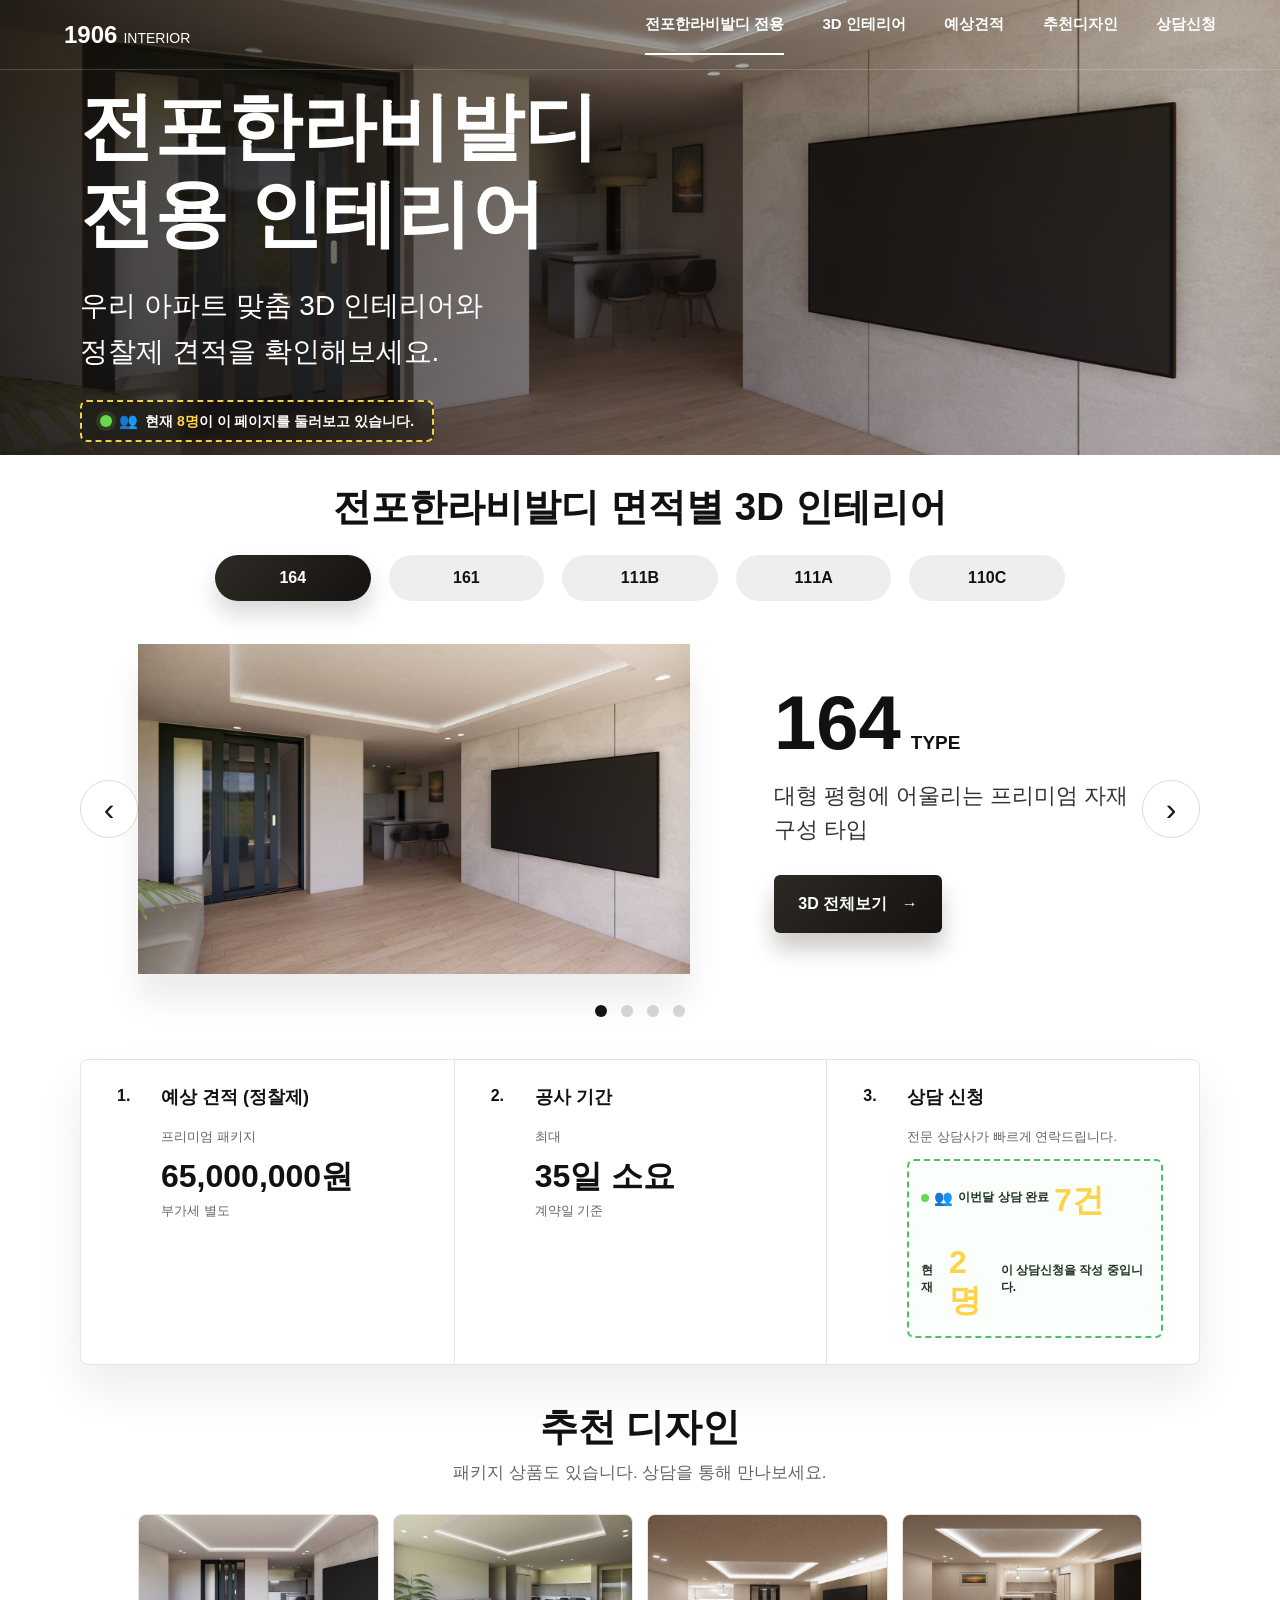
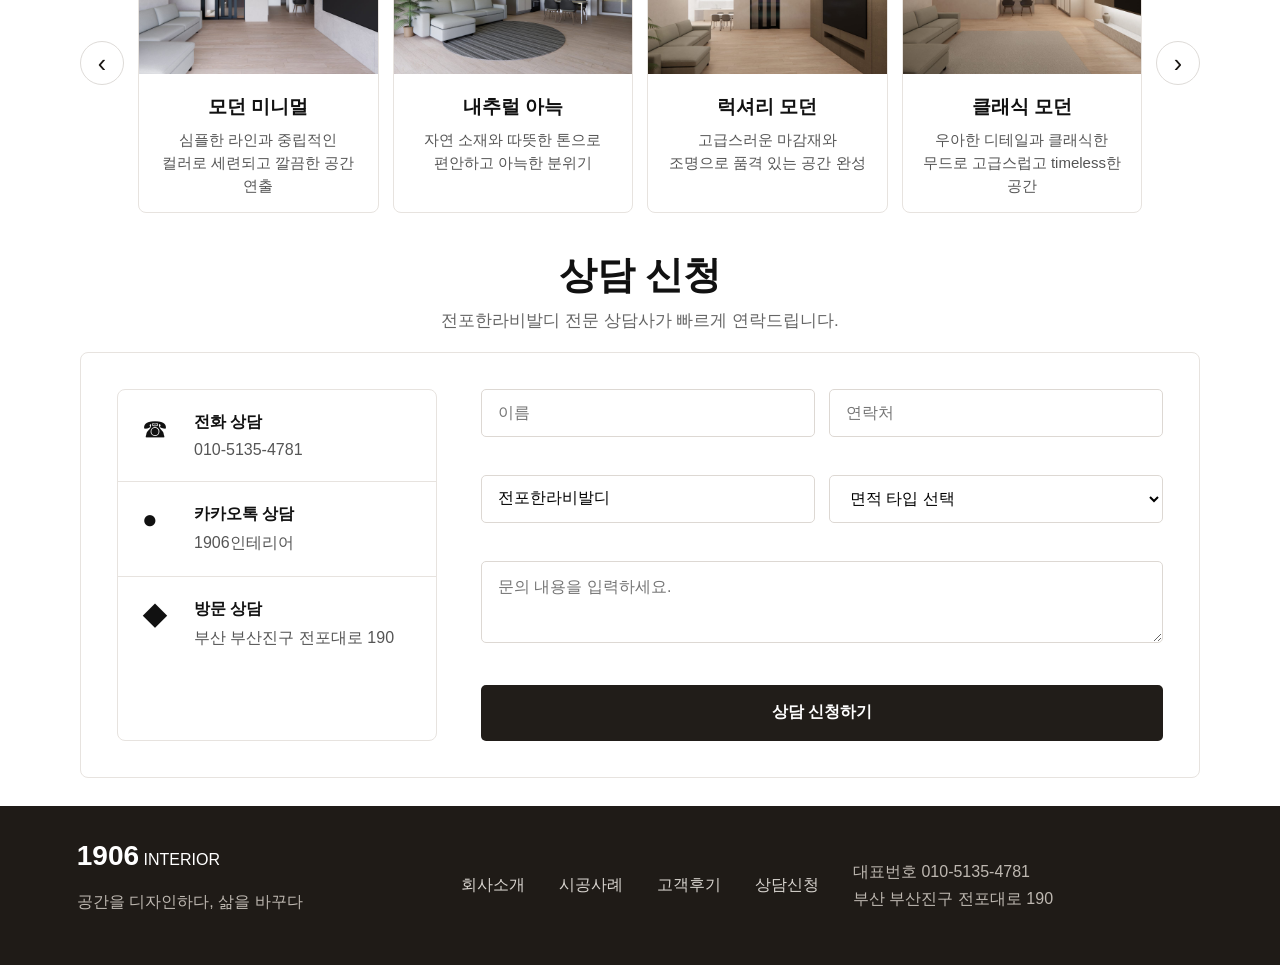
==== commit f8542723: "Add files via upload" ====
--- a/index.html
+++ b/index.html
@@ -37,6 +37,7 @@
           <p>우리 아파트 맞춤 3D 인테리어와<br />정찰제 견적을 확인해보세요.</p>
           <div class="hero-proof" aria-live="polite">
             <span class="proof-dot"></span>
+            <span class="proof-users" aria-hidden="true">👥</span>
             <span class="proof-people">현재 <strong id="viewingCount">3명</strong>이 이 페이지를 둘러보고 있습니다.</span>
           </div>
         </div>
@@ -107,7 +108,7 @@
               <h3>상담 신청</h3>
               <p>전문 상담사가 빠르게 연락드립니다.</p>
               <div class="consult-proof" aria-live="polite">
-                <span>이번달 상담 완료 <strong id="monthlyConsultCount">19건</strong></span>
+                <span><span class="proof-dot small"></span><span class="proof-users" aria-hidden="true">👥</span>이번달 상담 완료 <strong id="monthlyConsultCount">19건</strong></span>
                 <span>현재 <strong id="writingCount">1명</strong>이 상담신청을 작성 중입니다.</span>
               </div>
             </div>
--- a/style.css
+++ b/style.css
@@ -124,25 +124,38 @@
   max-width: 100%;
   display: inline-flex;
   align-items: center;
-  gap: 10px;
+  gap: 7px;
   margin-top: 24px;
-  padding: 13px 20px;
-  border: 1px solid rgba(255, 255, 255, 0.45);
-  border-radius: 8px;
-  background: rgba(20, 17, 14, 0.42);
-  color: #fff;
-  font-size: 16px;
+  padding: 11px 18px;
+  border: 2px dashed #f2d049;
+  border-radius: 7px;
+  background: rgba(20, 17, 14, 0.48);
+  color: #fff;
+  font-size: 14px;
   font-weight: 700;
+  line-height: 1.2;
   backdrop-filter: blur(8px);
 }
 
 .proof-dot {
-  width: 11px;
-  height: 11px;
-  flex: 0 0 11px;
+  width: 12px;
+  height: 12px;
+  flex: 0 0 12px;
   border-radius: 50%;
   background: #68d84f;
-  box-shadow: 0 0 0 5px rgba(104, 216, 79, 0.16);
+  box-shadow: 0 0 0 4px rgba(104, 216, 79, 0.14);
+}
+
+.proof-dot.small {
+  width: 8px;
+  height: 8px;
+  flex-basis: 8px;
+  box-shadow: none;
+}
+
+.proof-users {
+  font-size: 15px;
+  line-height: 1;
 }
 
 .hero-proof strong,
@@ -352,10 +365,10 @@
 
 .info-card {
   display: grid;
-  grid-template-columns: 52px 1fr;
-  gap: 20px;
-  padding: 42px 50px;
-  min-height: 200px;
+  grid-template-columns: 30px 1fr;
+  gap: 14px;
+  padding: 26px 36px;
+  min-height: 148px;
 }
 
 .info-card + .info-card {
@@ -363,15 +376,15 @@
 }
 
 .info-icon {
-  font-size: 24px;
+  font-size: 16px;
   font-weight: 900;
   line-height: 1;
-  padding-top: 3px;
+  padding-top: 2px;
 }
 
 .info-card h3 {
-  margin: 0 0 24px;
-  font-size: 24px;
+  margin: 0 0 18px;
+  font-size: 18px;
   line-height: 1.25;
 }
 
@@ -380,32 +393,36 @@
   display: block;
   margin: 0;
   color: var(--muted);
-  font-size: 16px;
+  font-size: 13px;
   line-height: 1.55;
 }
 
 .info-card strong {
   display: block;
-  margin: 12px 0;
-  font-size: clamp(30px, 3vw, 42px);
+  margin: 10px 0 6px;
+  font-size: clamp(26px, 2.5vw, 36px);
   line-height: 1.2;
 }
 
 .consult-proof {
-  display: grid;
-  gap: 8px;
-  margin-top: 18px;
-  padding: 14px 16px;
-  border: 1px dashed #4fbe69;
-  border-radius: 8px;
+  display: flex;
+  align-items: center;
+  flex-wrap: wrap;
+  gap: 8px 16px;
+  margin-top: 12px;
+  padding: 10px 12px;
+  border: 2px dashed #4fbe69;
+  border-radius: 7px;
   background: #fbfffc;
   color: #1f3325;
-  font-size: 14px;
+  font-size: 12px;
   font-weight: 800;
 }
 
 .consult-proof span {
-  display: block;
+  display: inline-flex;
+  align-items: center;
+  gap: 5px;
 }
 
 .design-section {
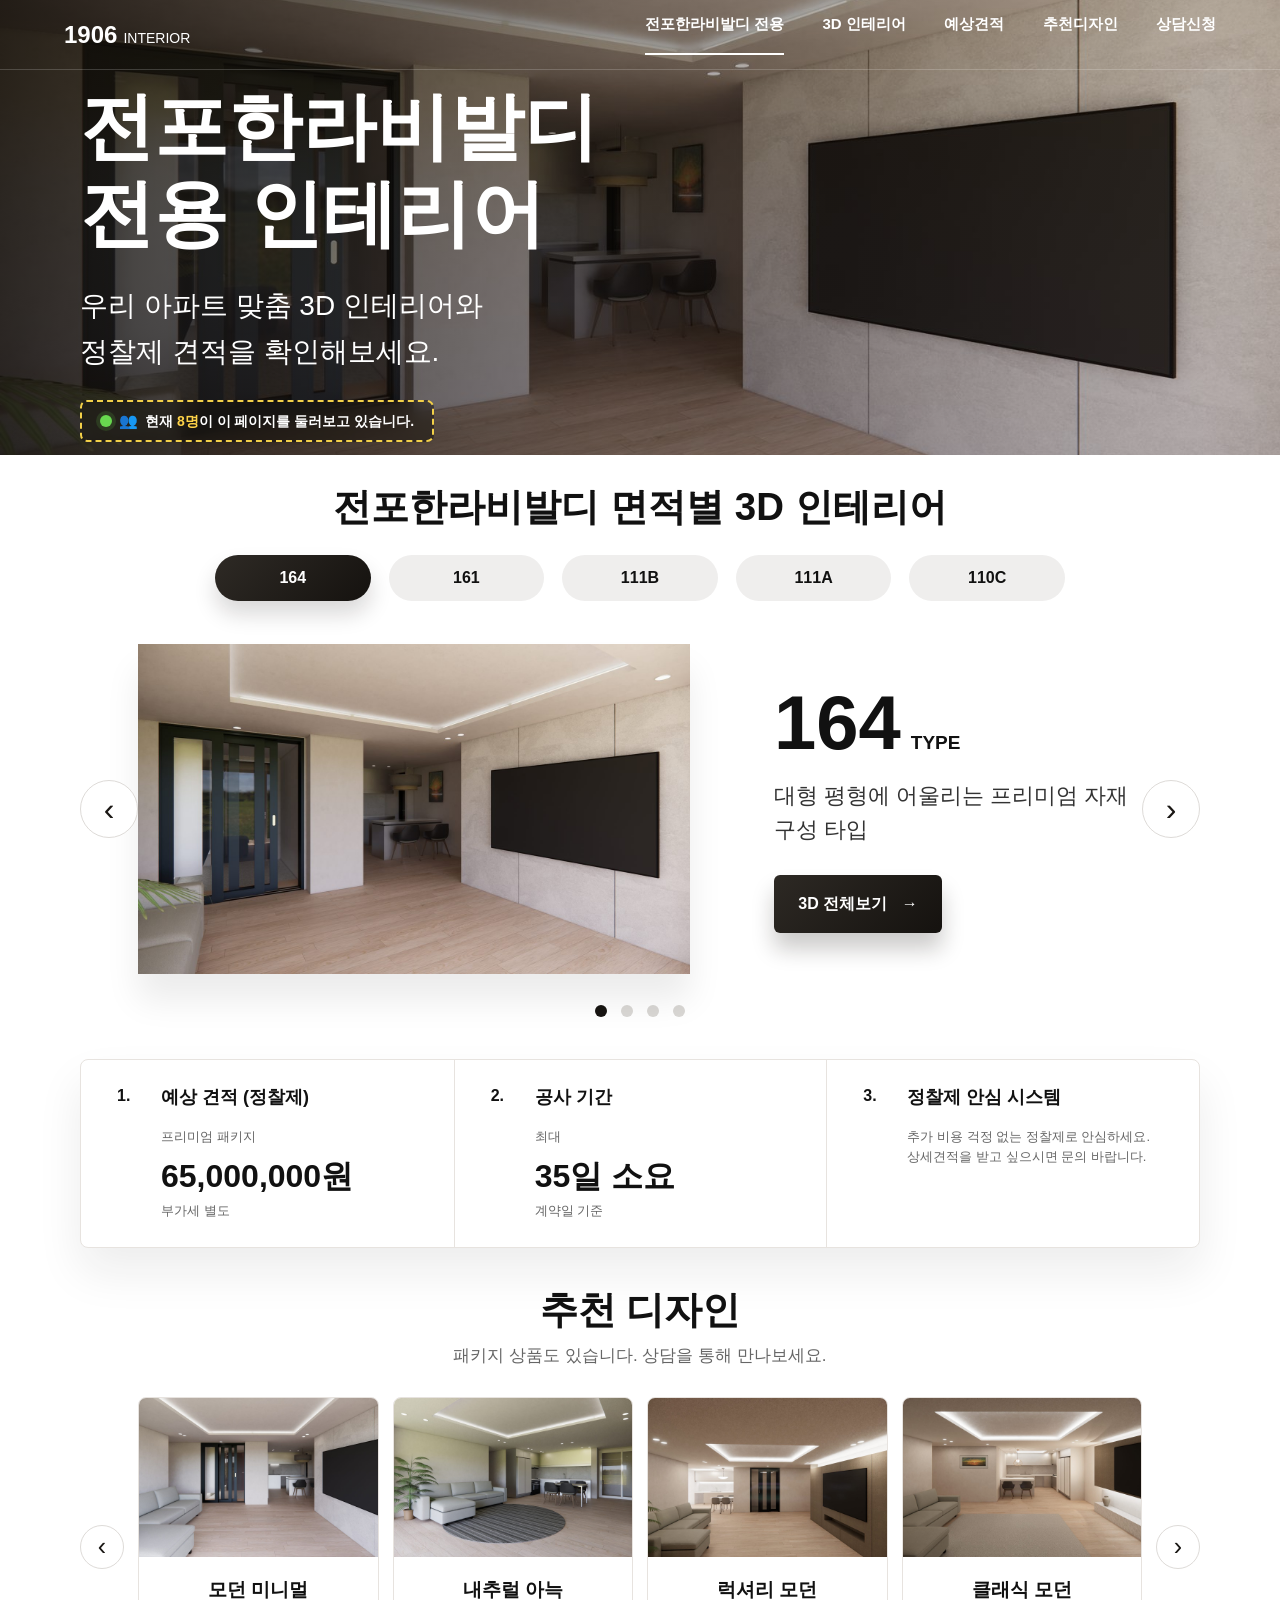
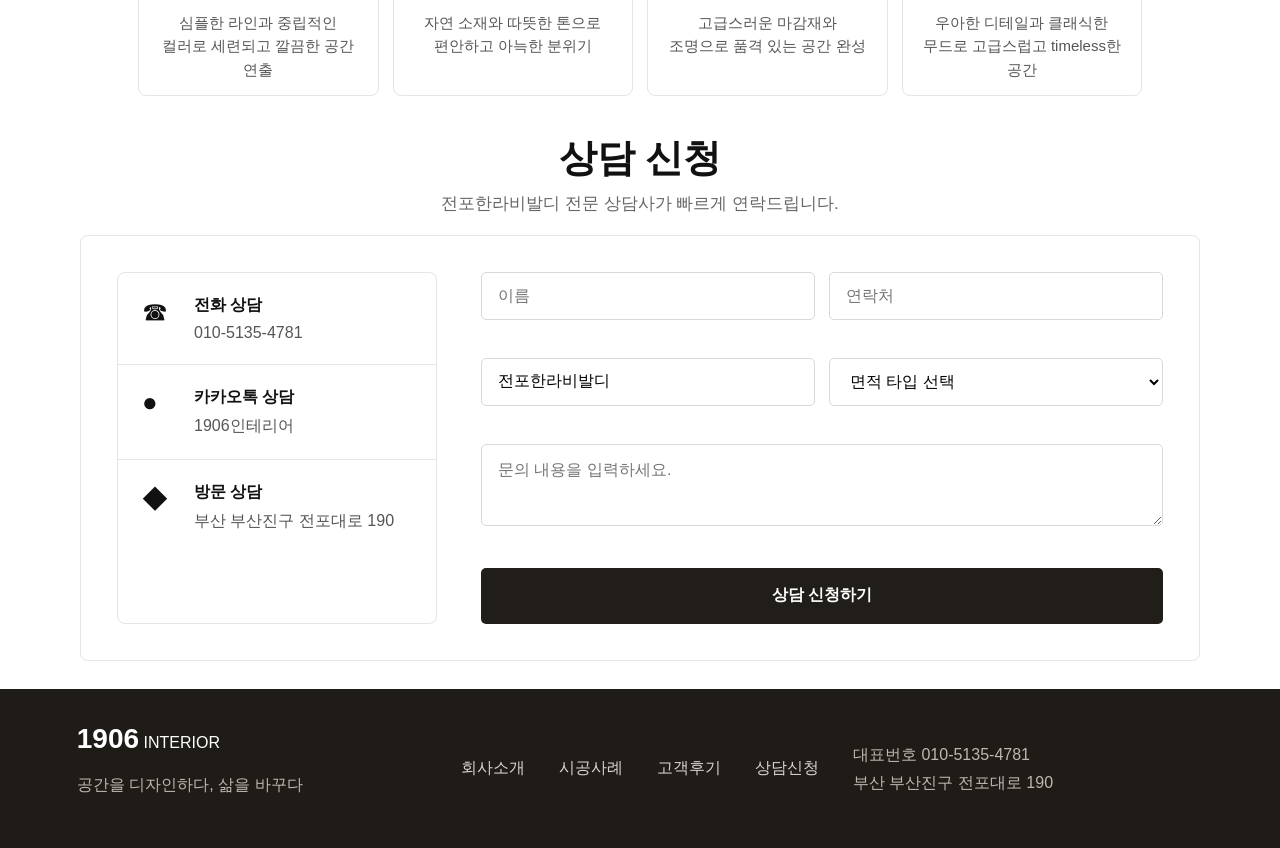
==== commit 841dbfff: "Add files via upload" ====
--- a/index.html
+++ b/index.html
@@ -105,12 +105,9 @@
           <article class="info-card">
             <span class="info-icon">3.</span>
             <div>
-              <h3>상담 신청</h3>
-              <p>전문 상담사가 빠르게 연락드립니다.</p>
-              <div class="consult-proof" aria-live="polite">
-                <span><span class="proof-dot small"></span><span class="proof-users" aria-hidden="true">👥</span>이번달 상담 완료 <strong id="monthlyConsultCount">19건</strong></span>
-                <span>현재 <strong id="writingCount">1명</strong>이 상담신청을 작성 중입니다.</span>
-              </div>
+              <h3>정찰제 안심 시스템</h3>
+              <p>추가 비용 걱정 없는 정찰제로 안심하세요.</p>
+              <small>상세견적을 받고 싶으시면 문의 바랍니다.</small>
             </div>
           </article>
         </div>
@@ -278,8 +275,6 @@
         const viewerPrev = document.querySelector("#viewerPrev");
         const viewerNext = document.querySelector("#viewerNext");
         const viewingCount = document.querySelector("#viewingCount");
-        const monthlyConsultCount = document.querySelector("#monthlyConsultCount");
-        const writingCount = document.querySelector("#writingCount");
 
         function activeType() {
           return types[activeTypeIndex];
@@ -366,16 +361,8 @@
           return Math.floor(Math.random() * (max - min + 1)) + min;
         }
 
-        function calculateMonthlyConsults(date = new Date()) {
-          const dayOfMonth = date.getDate();
-          const fiveDayBlocks = Math.floor((dayOfMonth - 1) / 5);
-          return 3 + fiveDayBlocks * 4;
-        }
-
         function renderSocialProof() {
           if (viewingCount) viewingCount.textContent = `${randomInteger(1, 8)}명`;
-          if (writingCount) writingCount.textContent = `${randomInteger(1, 2)}명`;
-          if (monthlyConsultCount) monthlyConsultCount.textContent = `${calculateMonthlyConsults()}건`;
         }
 
         function openImageViewer() {
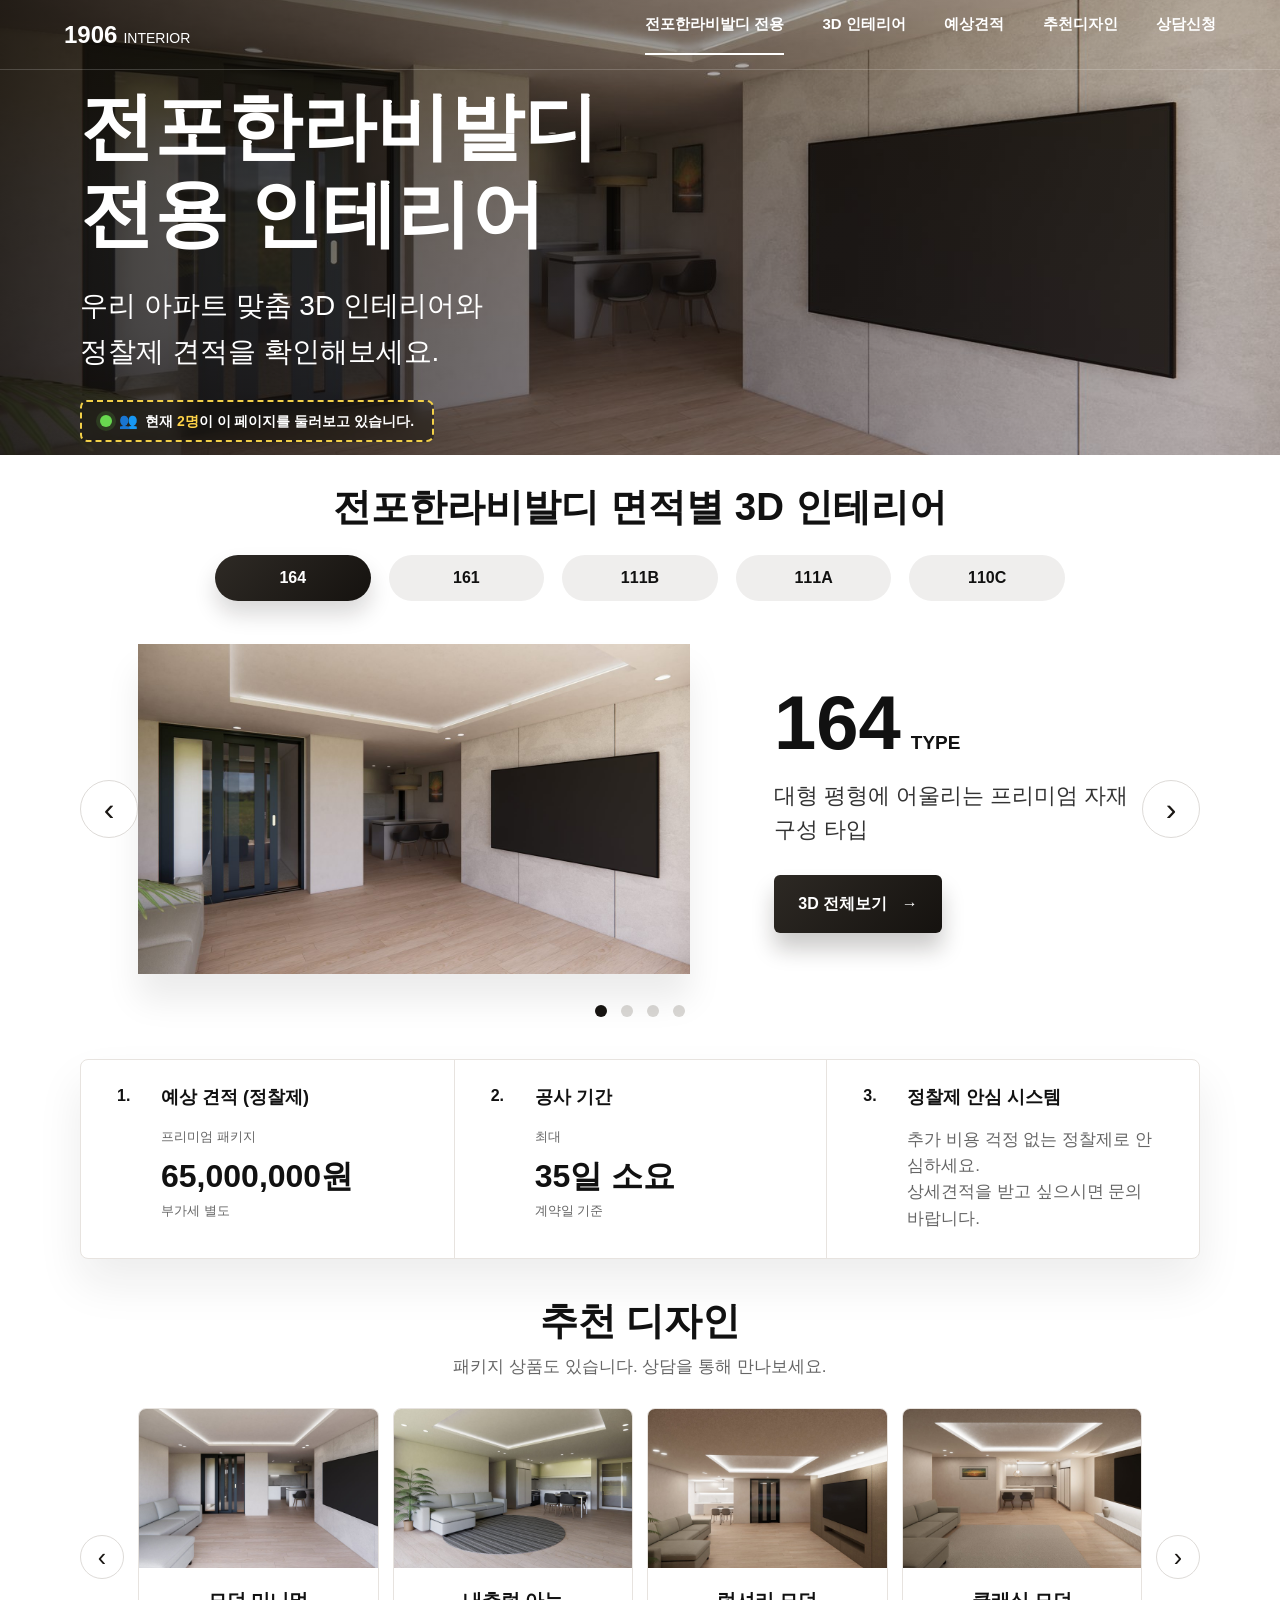
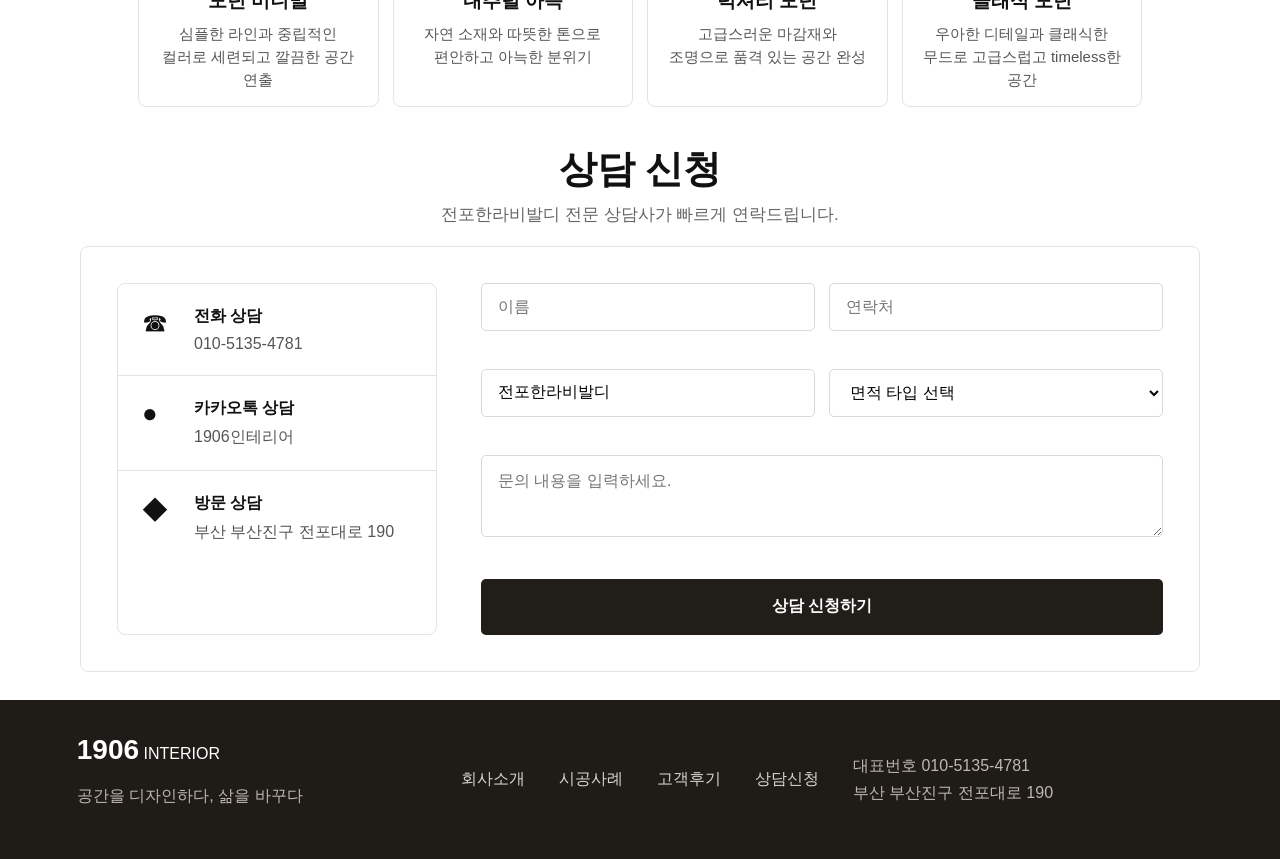
==== commit ae230999: "Add files via upload" ====
--- a/index.html
+++ b/index.html
@@ -106,8 +106,8 @@
             <span class="info-icon">3.</span>
             <div>
               <h3>정찰제 안심 시스템</h3>
-              <p>추가 비용 걱정 없는 정찰제로 안심하세요.</p>
-              <small>상세견적을 받고 싶으시면 문의 바랍니다.</small>
+              <p class="assurance-copy">추가 비용 걱정 없는 정찰제로 안심하세요.</p>
+              <small class="assurance-copy">상세견적을 받고 싶으시면 문의 바랍니다.</small>
             </div>
           </article>
         </div>
--- a/style.css
+++ b/style.css
@@ -395,6 +395,10 @@
   color: var(--muted);
   font-size: 13px;
   line-height: 1.55;
+}
+
+.info-card .assurance-copy {
+  font-size: 17px;
 }
 
 .info-card strong {
